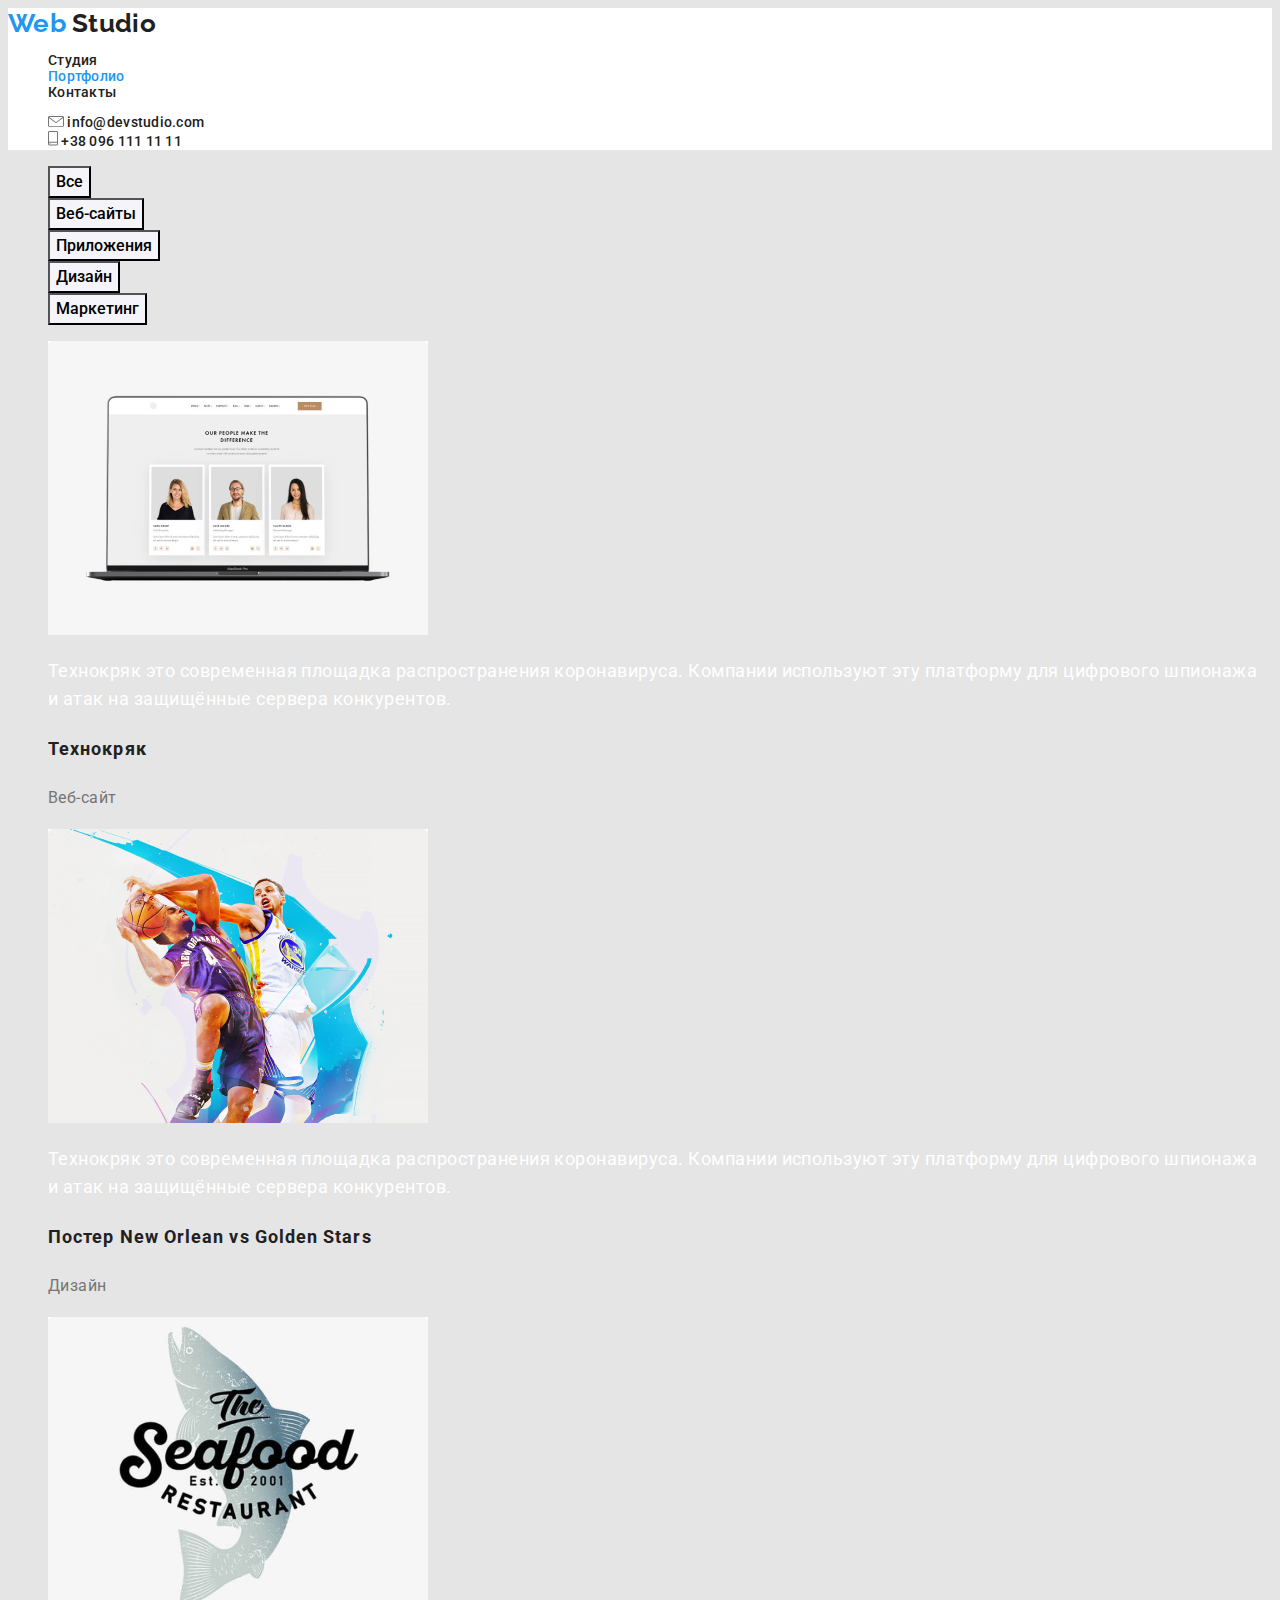
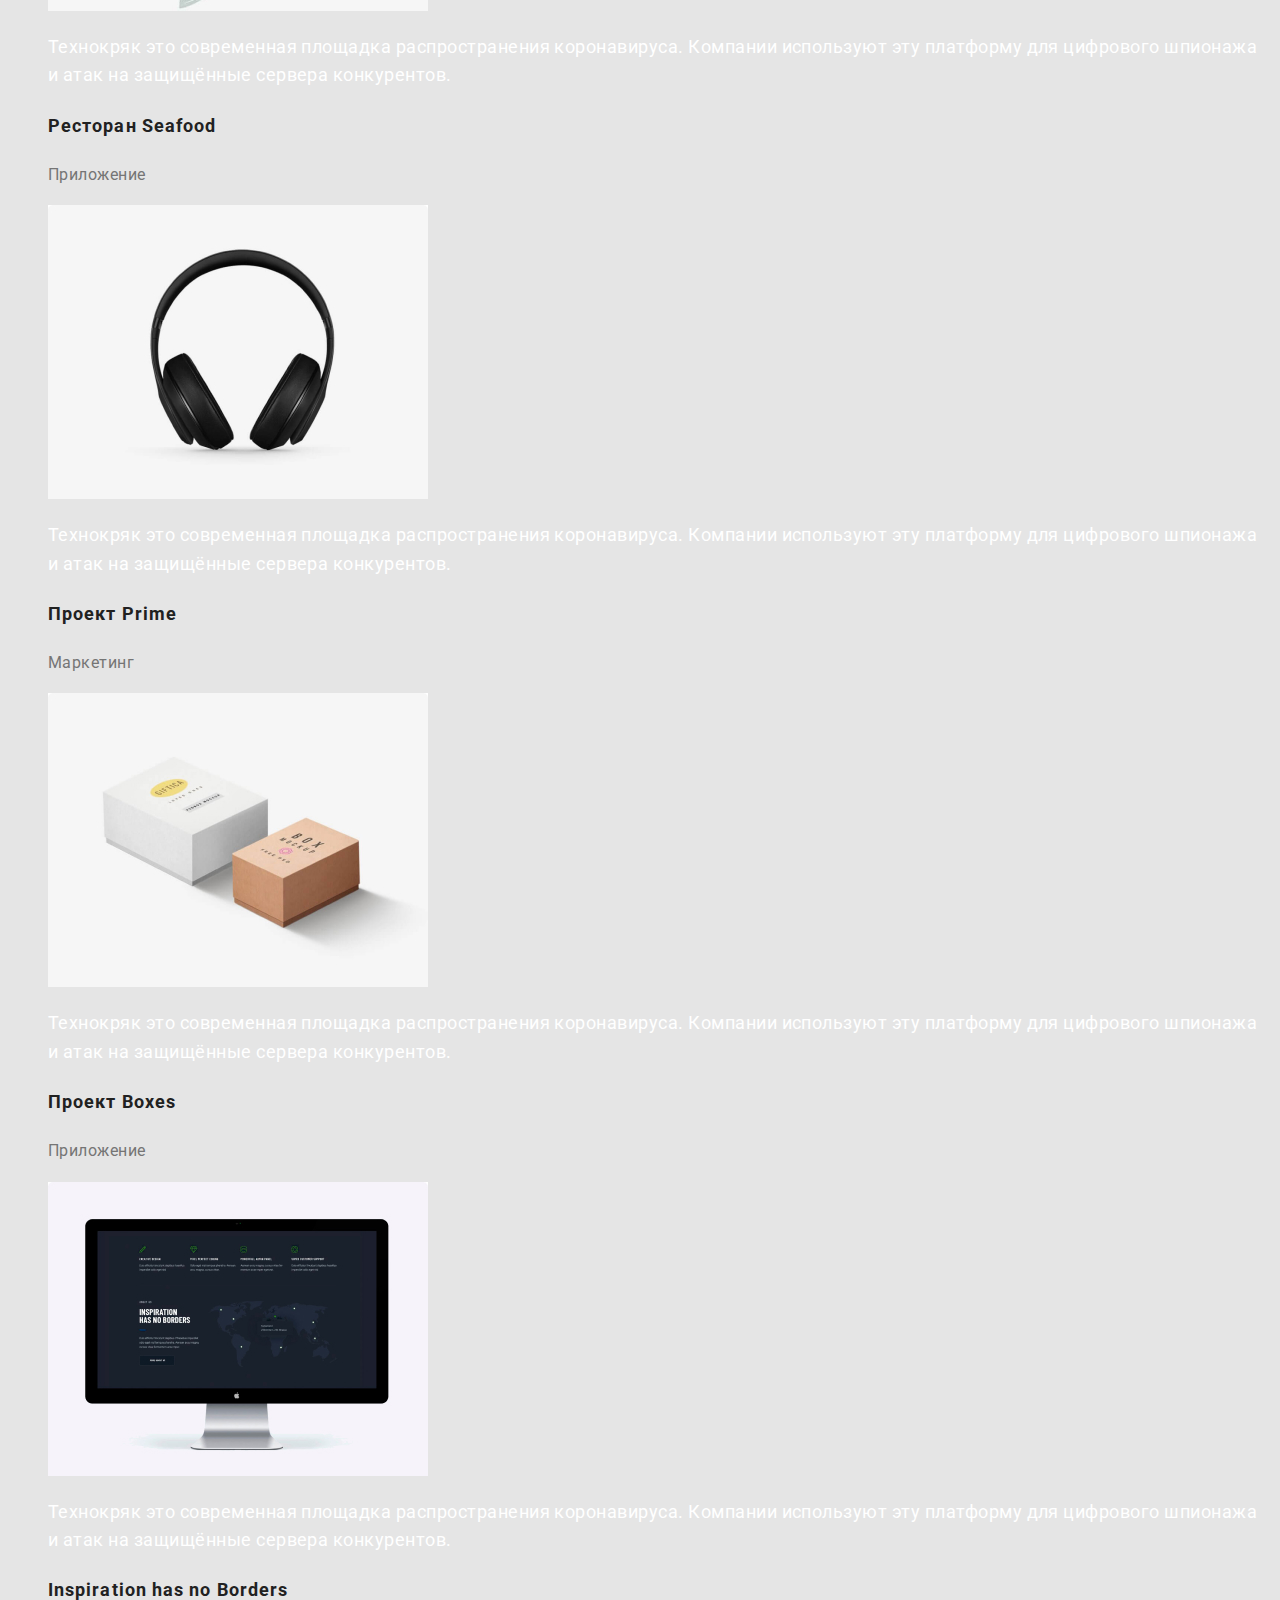
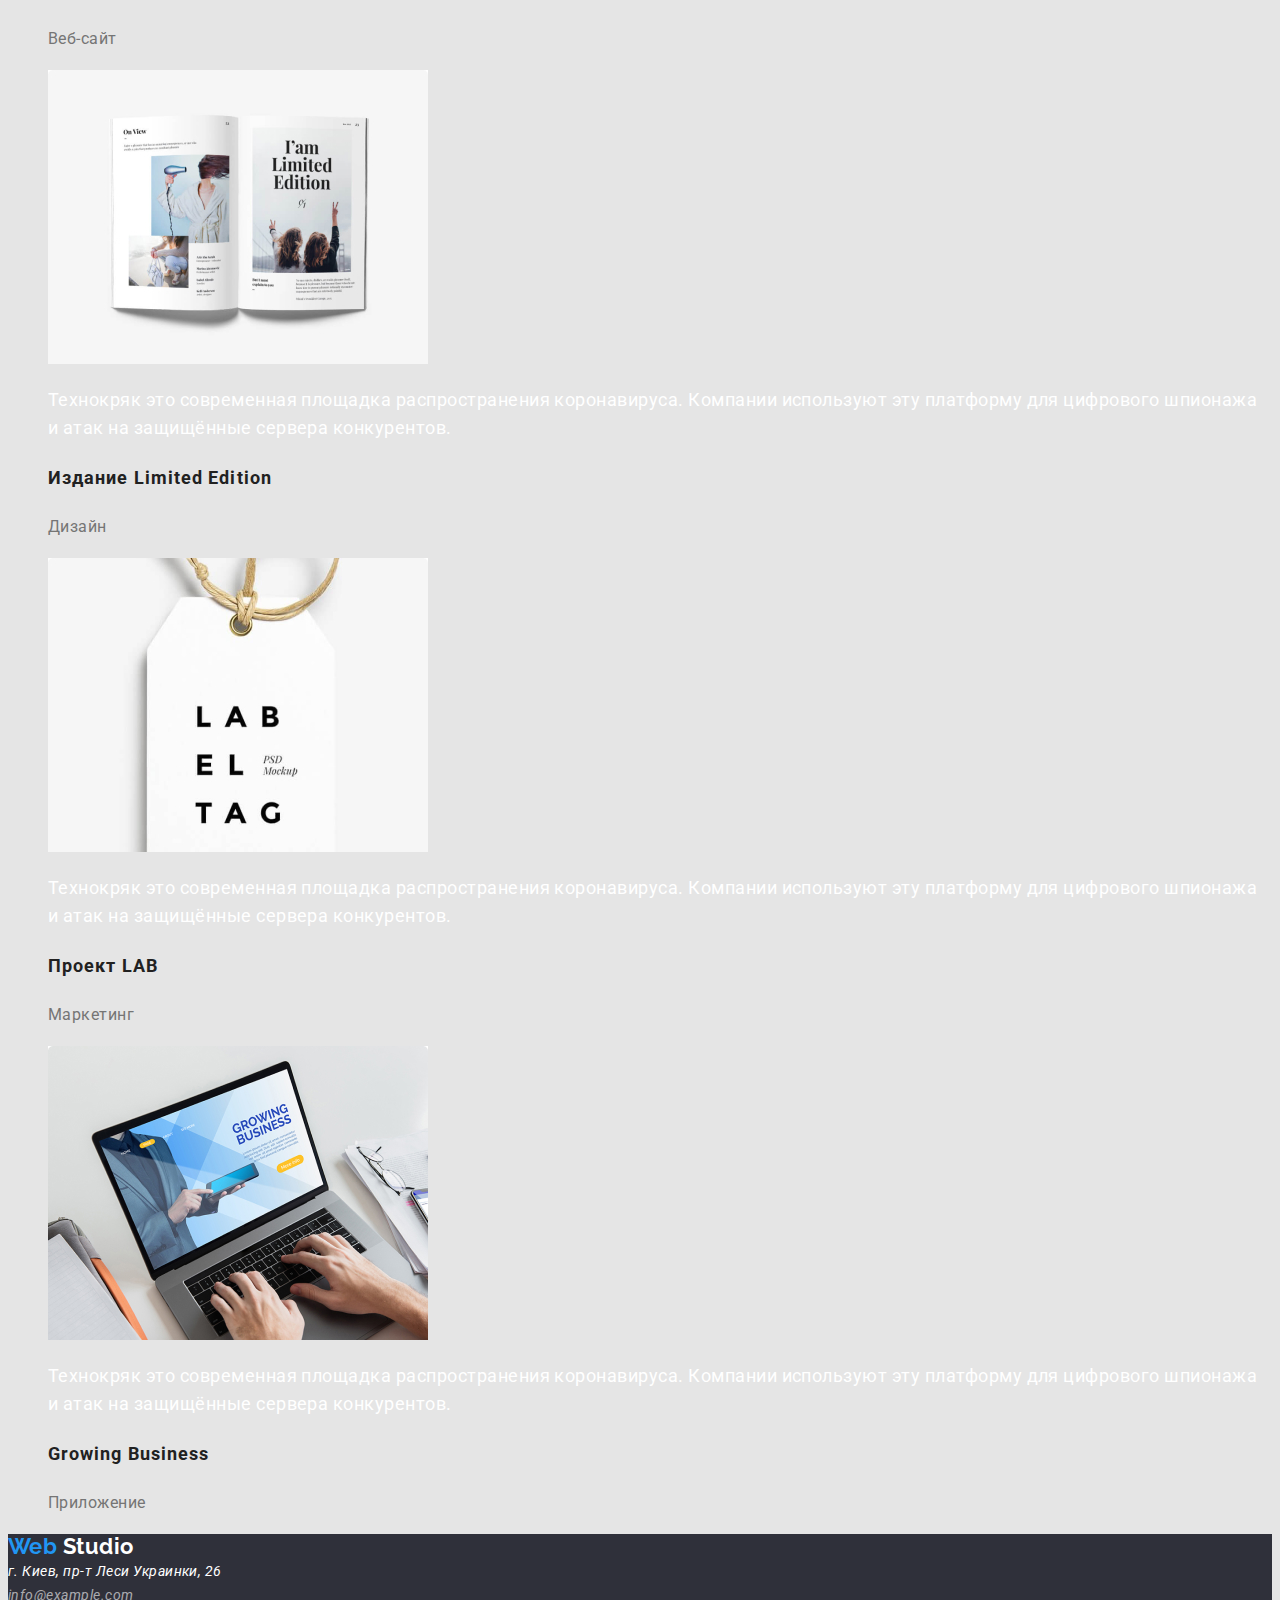
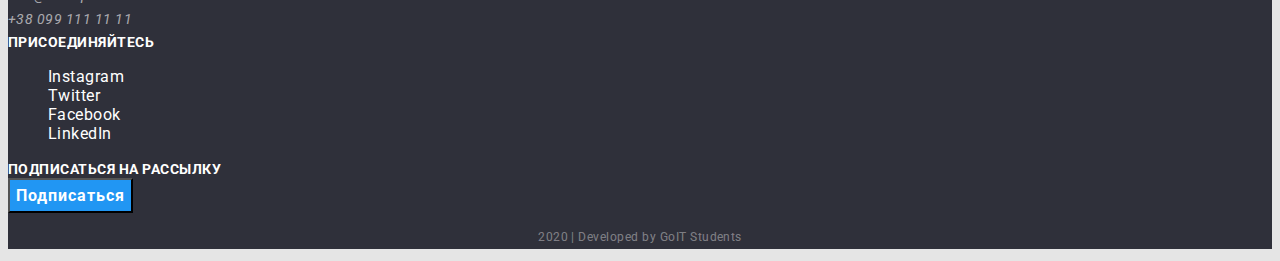
==== portfolio.html @ 7e41fb91 "Добавляет исходники" ====
<!DOCTYPE html>
<html lang="ru">
  <head>
    <meta charset="UTF-8" />
    <meta name="viewport" content="width=device-width, initial-scale=1.0" />
    <title>Portfolio</title>
    <link href="https://fonts.googleapis.com/css2?family=Raleway:wght@700&family=Roboto:wght@400;500;700;900&display=swap"
      rel="stylesheet" />
    <link rel="stylesheet" href="./css/common.css" />
    <link rel="stylesheet" href="./css/portfolio.css" />
    <link rel="stylesheet" href="./css/normalize.css">
      </head>

  <body>
    
    <!--Шапка сайта-->
    <header class="page-header">
      <nav class="site-nav">
        <a href="./index.html" class="logo"
          ><span class="logo-web">Web</span> Studio</a
        >

        <ul>
          <li><a href="./index.html" class="link">Студия</a></li>
          <li><a href="./portfolio.html" class="link current">Портфолио</a></li>
          <li><a href="./contacts.html" class="link">Контакты</a></li>
        </ul>
      </nav>
      <ul class="header-contacts">
        <li>
          <img src="./images/envelope(hover).svg" alt="Электронная почта" />
          <a
            href="mailto:info@devstudio.com"
            aria-label="Электронная почта"
            class="link"
            >info@devstudio.com</a
          >
        </li>
        <li>
          <img src="./images/smartphone.svg" alt="Телефон" />
          <a href="tel:+380961111111" aria-label="Телефон" class="link"
            >+38 096 111 11 11</a
          >
        </li>
      </ul>
    </header>

    <!-- Белый фон -->
    <main class="page-content">
      <!-- Группы проектов -->
      <section>
        <h1 class="title-hiden">Группы проектов</h1>
        <ul class="filter">
          <li><button type="button" class="filter-button">Все</button></li>
          <li><button type="button" class="filter-button">Веб-сайты</button></li>
          <li><button type="button" class="filter-button">Приложения</button></li>
          <li><button type="button" class="filter-button">Дизайн</button></li>
          <li><button type="button" class="filter-button">Маркетинг</button></li>
        </ul>
     

      <!-- Все проекты -->
            <ul>
          <li>
            <a href="#">
            <img src="./images/project_1.jpg" width="380" height="294" alt="Проект 1">
            <p class="project-text">Технокряк это современная площадка распространения коронавируса. Компании используют эту платформу для цифрового
              шпионажа и атак на защищённые сервера конкурентов.</p>
            <h2 class="project-title">Технокряк</h2>
            <p class="project-class">Веб-сайт</p>
                        </a>
          </li>
          <li>
            <a href="#">
            <img src="./images/project_2.jpg" width="380" height="294" alt="Проект 2">
            <p class="project-text">Технокряк это современная площадка распространения коронавируса. Компании используют эту платформу для цифрового
              шпионажа и атак на защищённые сервера конкурентов.</p>
            <h2 class="project-title">Постер New Orlean vs Golden Stars</h2>
            <p class="project-class">Дизайн</p>
            </a>
          </li>
          <li>
            <a href="#">
            <img src="./images/project_3.jpg" width="380" height="294" alt="Проект 3">
            <p class="project-text">Технокряк это современная площадка распространения коронавируса. Компании используют эту платформу для цифрового
              шпионажа и атак на защищённые сервера конкурентов.</p>
            <h2 class="project-title">Ресторан Seafood</h2>
            <p class="project-class">Приложение</p>
            </a>
          </li>
          <li>
            <a href="#">
            <img src="./images/project_4.jpg" width="380" height="294" alt="Проект 4">
            <p class="project-text">Технокряк это современная площадка распространения коронавируса. Компании используют эту платформу для цифрового
            шпионажа и атак на защищённые сервера конкурентов.</p>
            <h2 class="project-title">Проект Prime</h2>
            <p class="project-class">Маркетинг</p>
            </a>
          </li>
          <li>
            <a href="#">
            <img src="./images/project_5.jpg" width="380" height="294" alt="Проект 5">
            <p class="project-text">Технокряк это современная площадка распространения коронавируса. Компании используют эту платформу для цифрового
            шпионажа и атак на защищённые сервера конкурентов.</p>
            <h2 class="project-title">Проект Boxes</h2>
            <p class="project-class">Приложение</p>
            </a>
          </li>
          <li>
            <a href="#">
            <img src="./images/project_6.jpg" width="380" height="294" alt="Проект 6">
            <p  class="project-text">Технокряк это современная площадка распространения коронавируса. Компании используют эту платформу для цифрового
            шпионажа и атак на защищённые сервера конкурентов.</p>
            <h2 class="project-title">Inspiration has no Borders</h2>
            <p class="project-class">Веб-сайт</p>
            </a>
          </li>
          <li>
            <a href="#">
            <img src="./images/project_7.jpg" width="380" height="294" alt="Проект 7">
            <p class="project-text">Технокряк это современная площадка распространения коронавируса. Компании используют эту платформу для цифрового
            шпионажа и атак на защищённые сервера конкурентов.</p>
            <h2 class="project-title">Издание Limited Edition</h2>
            <p class="project-class">Дизайн</p>
            </a>
          </li>
          <li>
            <a href="#">
            <img src="./images/project_8.jpg" width="380" height="294" alt="Проект 8">
            <p class="project-text">Технокряк это современная площадка распространения коронавируса. Компании используют эту платформу для цифрового
            шпионажа и атак на защищённые сервера конкурентов.</p>
            <h2 class="project-title">Проект LAB</h2>
            <p class="project-class">Маркетинг</p>
            </a>
          </li>
          <li>
            <a href="#">
            <img src="./images/project_9.jpg" width="380" height="294" alt="Проект 9">
            <p class="project-text">Технокряк это современная площадка распространения коронавируса. Компании используют эту платформу для цифрового
            шпионажа и атак на защищённые сервера конкурентов.</p>
            <h2 class="project-title">Growing Business</h2>
            <p class="project-class">Приложение</p>
            </a>
          </li>
        </ul>
      </section>
    </main>


    <!--Футер-->
    <footer class="footer">
        <a href="./index.html" class="logo"><span class="logo-web">Web</span>
          <span class="logo-studio">Studio</span></a>
      
        <address class="address">
          г. Киев, пр-т Леси Украинки, 26 <br />
          <a href="mailto:info@example.com" class="footer-contacts">info@example.com</a>
          <br />
          <a href="tel:+380991111111" class="footer-contacts">+38 099 111 11 11</a>
        </address>
      
        <b class="call-to-action">присоединяйтесь</b>
        <ul class="socials">
          <li>
            <a href="https://www.instagram.com/" aria-label="Ссылка на Instagram" class="link">Instagram
              <!-- <img src="./images/instagram_white.svg" alt="Instagram" /> -->
            </a>
          </li>
          <li>
            <a href="https://twitter.com/" aria-label="Ссылка на Twitter" class="link">Twitter
              <!-- <img src="./images/twitter_white.svg" alt="Twitter" /> -->
            </a>
          </li>
          <li>
            <a href="https://www.facebook.com" aria-label="Ссылка на Facebook" class="link">Facebook
              <!-- <img src="./images/facebook_white.svg" alt="Facebook" /> -->
            </a>
          </li>
          <li>
            <a href="https://www.linkedin.com/" aria-label="Ссылка на LinkedIn" class="link">LinkedIn
              <!-- <img src="./images/linkedin_white.svg" alt="LinkedIn" /> -->
            </a>
          </li>
        </ul>
      
        <b class="call-to-action">подписаться на рассылку</b>
      
        <button type="button" class="footer-button">Подписаться</button>
      
        <p class="copy">2020 | Developed by GoIT Students</p>
    </footer>
  </body>
      
      </html>
    </main>
  </body>
</html>
---- css/common.css ----
:root {
  --logo-color: #2196f3;
  --title-text-color: #ffffff;
  --accent-color: #2196f3;

  --primary-text-color: #212121;
  --secondary-text-color: #757575;
  --tertiary-text-color: #ffffff;

  --header-bg-color: #ffffff;
  --primary-bg-color: #e5e5e5;
  --secondary-bg-color: #f5f4fa;
  --tertiary-bg-color: #2f303a;
}

body {
  background-color: var(--primary-bg-color);
  color: var(--primary-text-color);
  font-family: 'Roboto', sans-serif;
  font-style: normal;
  font-weight: normal;
  letter-spacing: 0.03em;
}

a {
  color: var(--primary-text-color);
  text-decoration: none;
}

li {
  list-style: none;
}

/* Header */
.page-header {
  background-color: var(--header-bg-color);
}
.logo {
  color: var(--primary-text-color);

  font-family: 'Raleway', sans-serif;
  font-style: normal;
  font-weight: bold;
  font-size: 26px;
  line-height: 1.19;
}
.logo .logo-web {
  color: var(--logo-color);
}

/* Navigation */
.site-nav {
  color: var(--primary-text-color);

  font-weight: 500;
  font-size: 14px;
  line-height: 1.14;
  letter-spacing: 0.02em;
}
.site-nav .link:hover,
.site-nav .link:focus {
  color: var(--accent-color);
}
.site-nav .link.current {
  color: var(--accent-color);
}

/* Fast contacts */
.header-contacts {
  color: var(--secondary-text-color);
  font-weight: 500;
  font-size: 14px;
  line-height: 1.14;
  letter-spacing: 0.02em;
}
.header-contacts .link:hover,
.header-contacts .link:focus {
  color: var(--accent-color);
}

/* Footer */
.footer {
  color: var(--tertiary-text-color);
  background-color: var(--tertiary-bg-color); /* временно */
}

footer > .logo {
  font-weight: bold;
  font-size: 22px;
  line-height: 1.18;
}
.logo-studio {
  color: var(--tertiary-text-color);
}

.address {
  color: var(--tertiary-text-color);

  font-size: 14px;
  line-height: 1.71;
}
.footer-contacts {
  color: rgba(255, 255, 255, 0.6);
}

.call-to-action {
  font-weight: bold;
  font-size: 14px;
  line-height: 1.14;
  text-transform: uppercase;
}
.socials .link {
  color: var(--tertiary-text-color);
}
.socials .link:hover,
.socials .link:focus {
  color: var(--accent-color);
}
.copy {
  font-size: 12px;
  line-height: 2;
  text-align: center;
  color: rgba(255, 255, 255, 0.4);
}

/* Button */
.footer-button {
  color: var(--tertiary-text-color);
  background-color: var(--accent-color);

  font-family: inherit;
  font-weight: bold;
  font-size: 16px;
  line-height: 1.87;
  display: flex;
  align-items: center;
  letter-spacing: 0.06em;
}
.footer-button:hover,
.footer-button:focus {
  color: var(--primary-text-color);
}
---- css/portfolio.css ----
.title-hiden {
  display: none;
}

.filter-button {
  background-color: var(--secondary-bg-color);

  font-family: inherit;
  font-weight: 500;
  font-size: 16px;
  line-height: 1.62;
  text-align: center;
}
.filter-button:hover,
.filter-button:focus {
  color: var(--tertiary-text-color);
  background-color: var(--accent-color);
}

.project-title {
  color: var(--primary-text-color);

  font-weight: bold;
  font-size: 18px;
  line-height: 2;
  letter-spacing: 0.06em;
}
.project-class {
  color: var(--secondary-text-color);

  font-size: 16px;
  line-height: 1.87;
}
.project-text {
  color: var(--tertiary-text-color);

  font-size: 18px;
  line-height: 1.56;
}
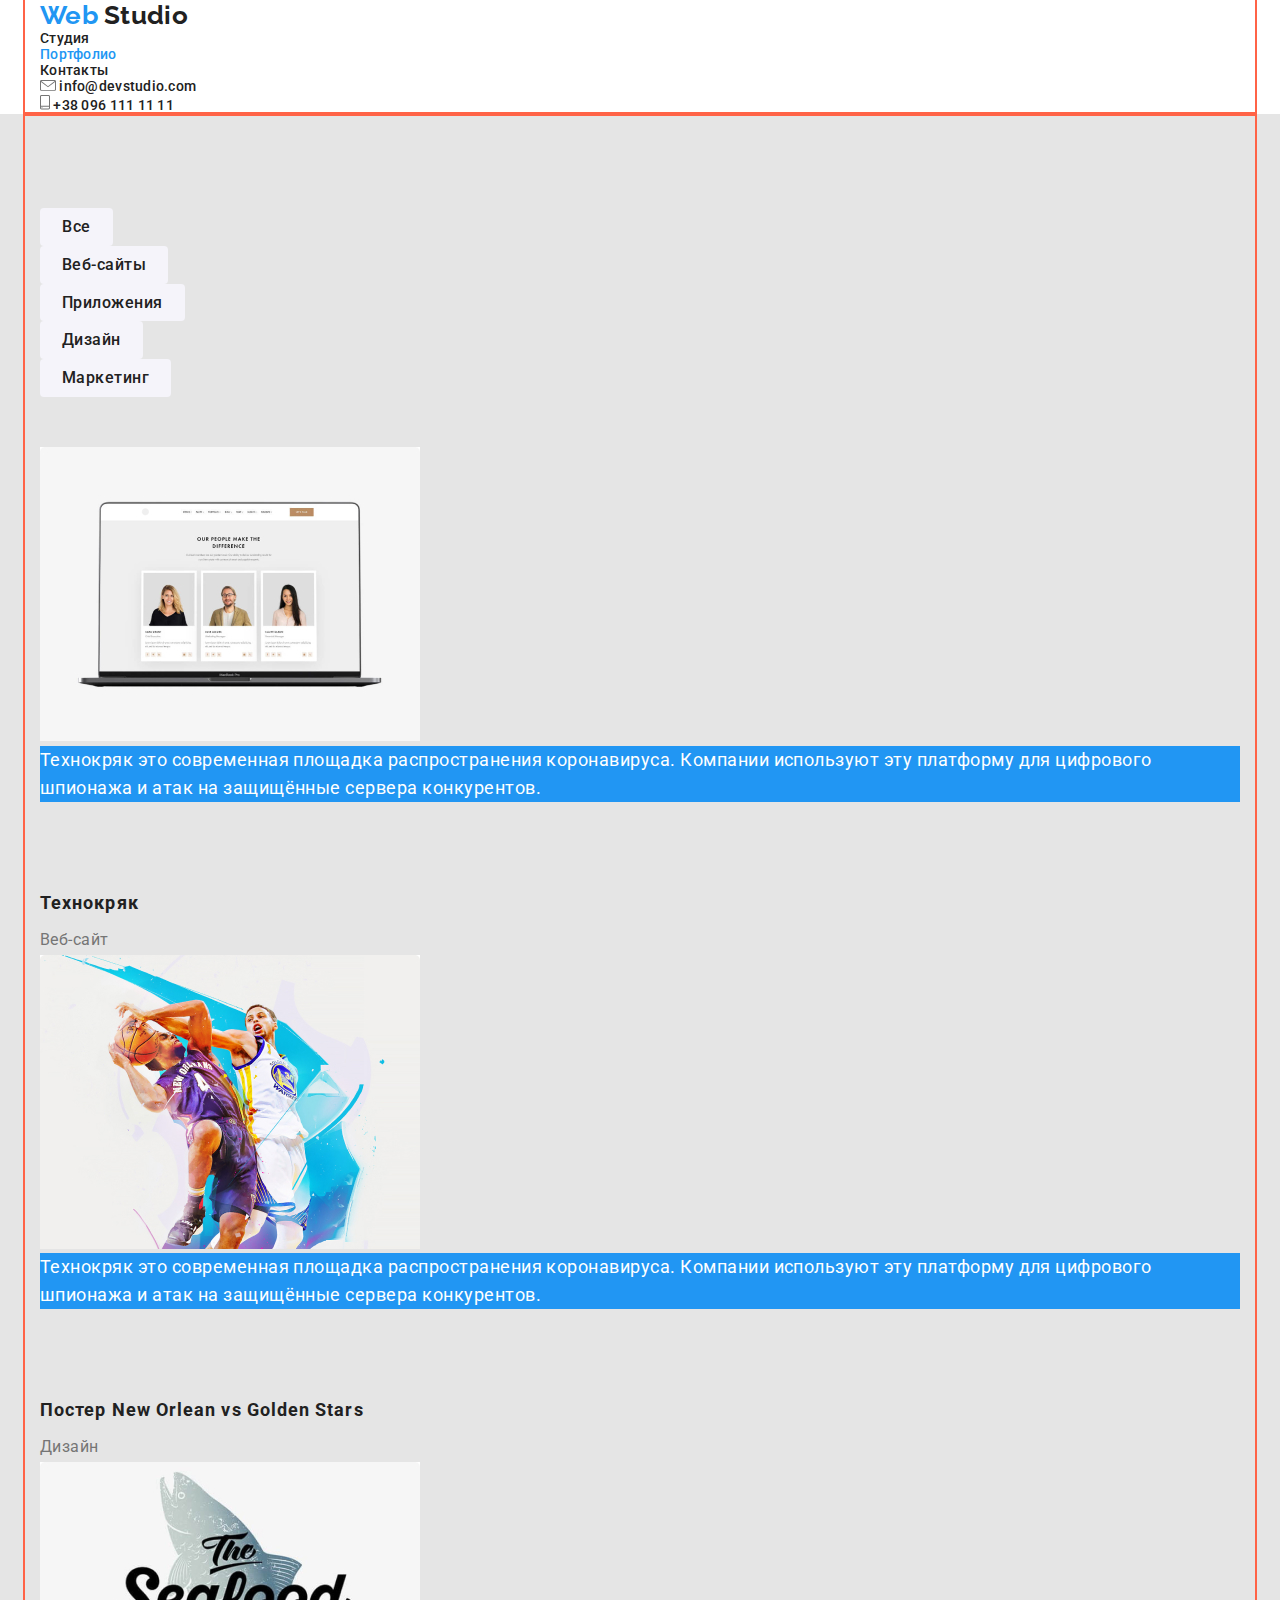
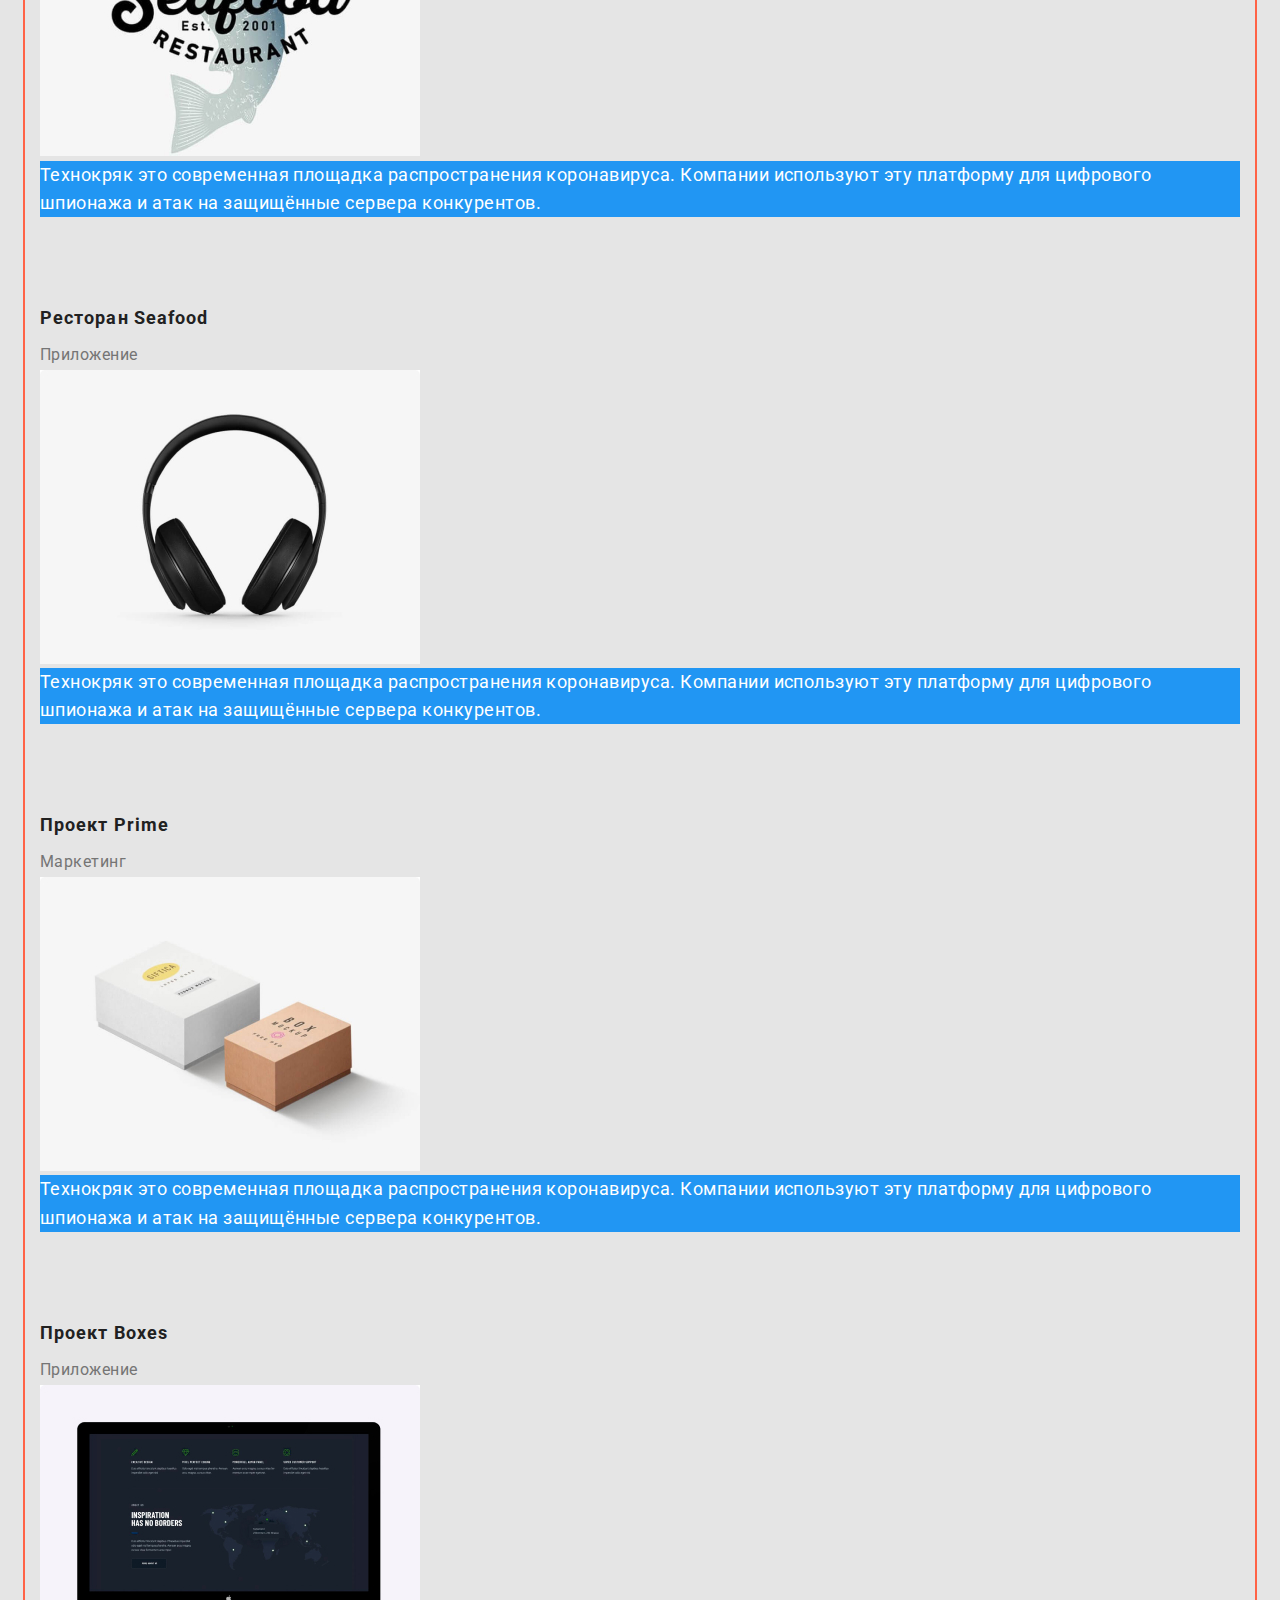
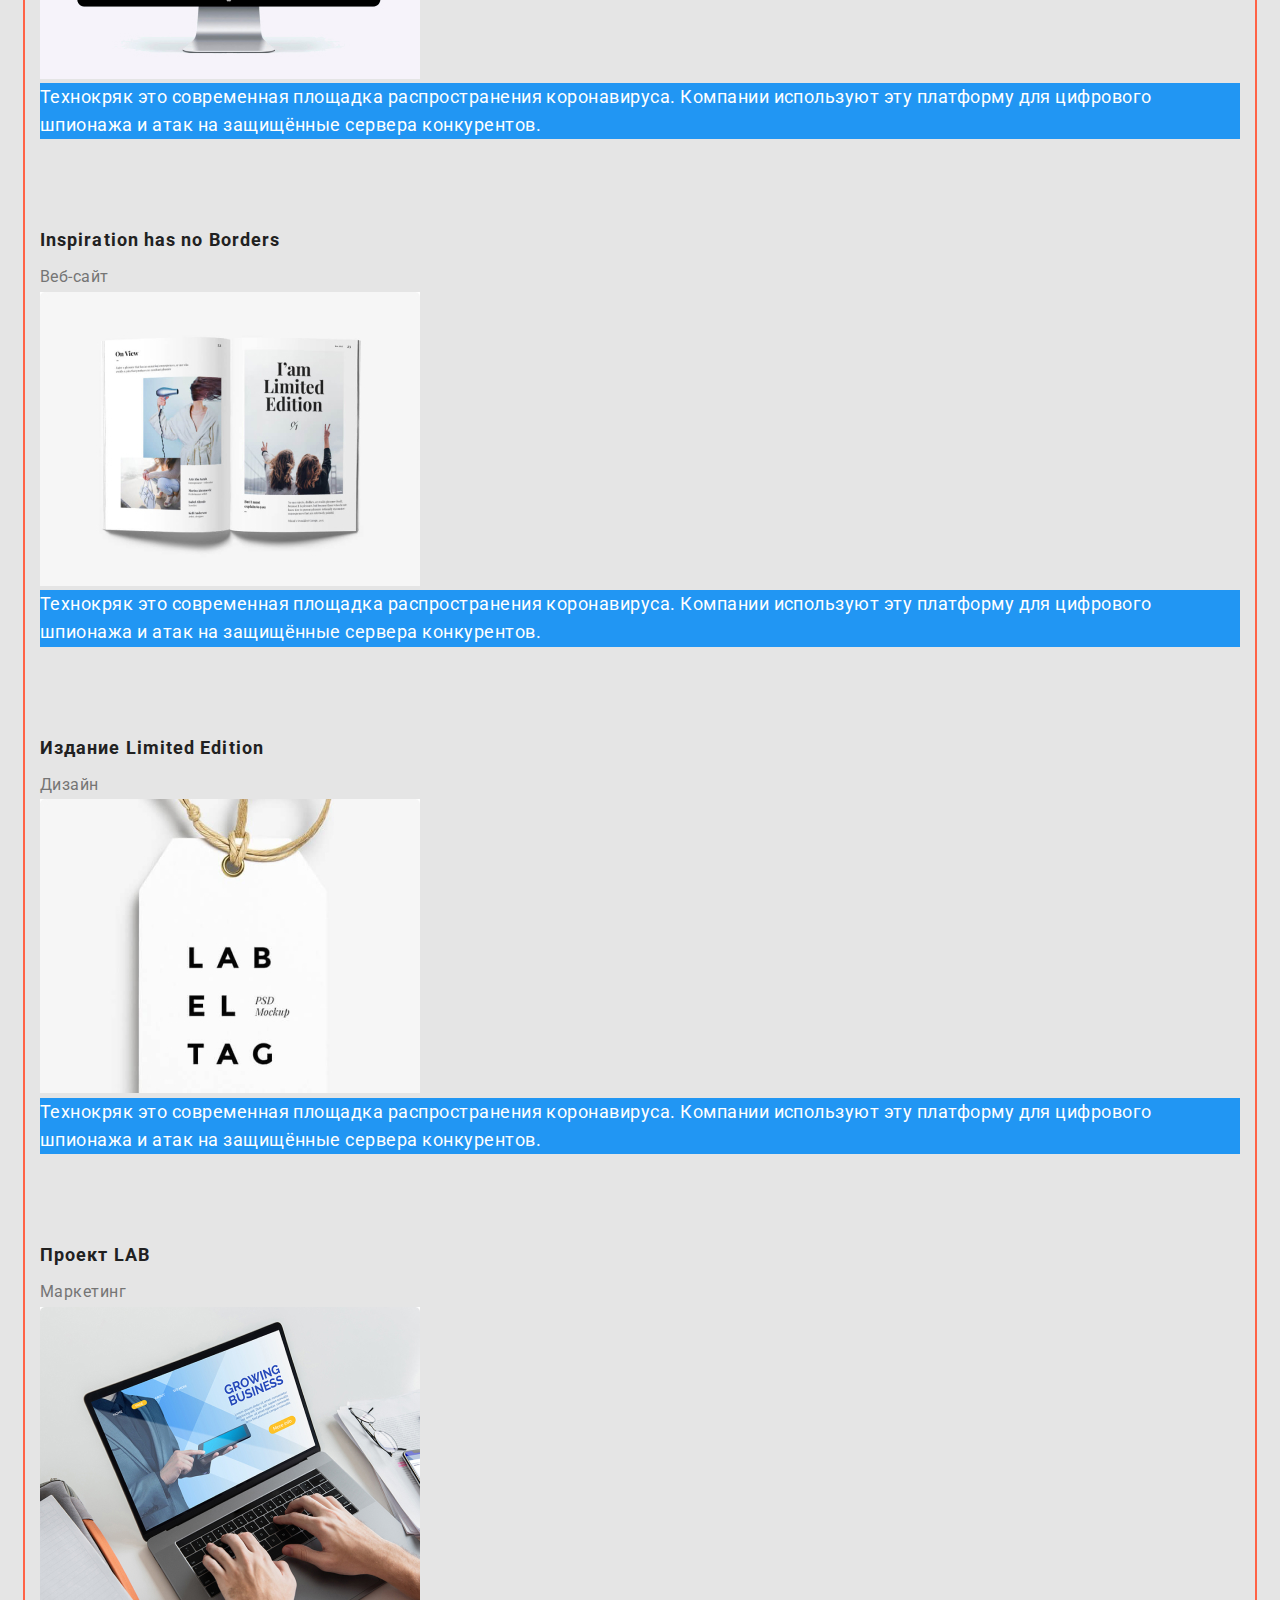
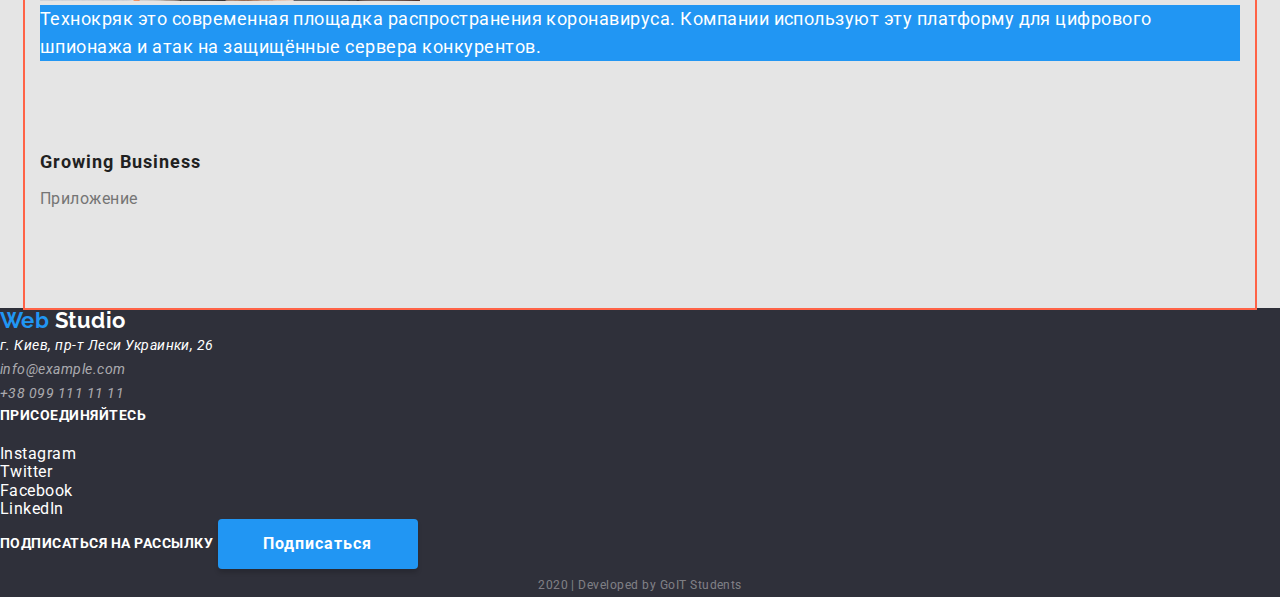
==== commit 5dbed7a9: "добавляет блоки: margin, padding" ====
--- a/portfolio.html
+++ b/portfolio.html
@@ -6,61 +6,64 @@
     <title>Portfolio</title>
     <link href="https://fonts.googleapis.com/css2?family=Raleway:wght@700&family=Roboto:wght@400;500;700;900&display=swap"
       rel="stylesheet" />
+      <link rel="stylesheet" href="https://cdnjs.cloudflare.com/ajax/libs/modern-normalize/0.6.0/modern-normalize.min.css" />
     <link rel="stylesheet" href="./css/common.css" />
     <link rel="stylesheet" href="./css/portfolio.css" />
-    <link rel="stylesheet" href="./css/normalize.css">
-      </head>
+          </head>
 
   <body>
     
     <!--Шапка сайта-->
     <header class="page-header">
-      <nav class="site-nav">
-        <a href="./index.html" class="logo"
-          ><span class="logo-web">Web</span> Studio</a
-        >
-
-        <ul>
-          <li><a href="./index.html" class="link">Студия</a></li>
-          <li><a href="./portfolio.html" class="link current">Портфолио</a></li>
-          <li><a href="./contacts.html" class="link">Контакты</a></li>
-        </ul>
-      </nav>
-      <ul class="header-contacts">
-        <li>
-          <img src="./images/envelope(hover).svg" alt="Электронная почта" />
-          <a
-            href="mailto:info@devstudio.com"
-            aria-label="Электронная почта"
-            class="link"
-            >info@devstudio.com</a
+      <div class="container">
+        <nav class="site-nav">
+          <a href="./index.html" class="logo"
+            ><span class="logo-web">Web</span> Studio</a
           >
-        </li>
-        <li>
-          <img src="./images/smartphone.svg" alt="Телефон" />
-          <a href="tel:+380961111111" aria-label="Телефон" class="link"
-            >+38 096 111 11 11</a
-          >
-        </li>
-      </ul>
+
+          <ul class="list">
+            <li><a href="./index.html" class="link">Студия</a></li>
+            <li><a href="./portfolio.html" class="link current">Портфолио</a></li>
+            <li><a href="./contacts.html" class="link">Контакты</a></li>
+          </ul>
+        </nav>
+        <ul class="header-contacts list">
+          <li>
+            <img src="./images/envelope(hover).svg" alt="Электронная почта" />
+            <a
+              href="mailto:info@devstudio.com"
+              aria-label="Электронная почта"
+              class="link"
+              >info@devstudio.com</a
+            >
+          </li>
+          <li>
+            <img src="./images/smartphone.svg" alt="Телефон" />
+            <a href="tel:+380961111111" aria-label="Телефон" class="link"
+              >+38 096 111 11 11</a
+            >
+          </li>
+        </ul>
+      </div>
     </header>
 
     <!-- Белый фон -->
     <main class="page-content">
       <!-- Группы проектов -->
-      <section>
+      <section class="main-section">
+        <div class="container">
         <h1 class="title-hiden">Группы проектов</h1>
-        <ul class="filter">
-          <li><button type="button" class="filter-button">Все</button></li>
-          <li><button type="button" class="filter-button">Веб-сайты</button></li>
-          <li><button type="button" class="filter-button">Приложения</button></li>
-          <li><button type="button" class="filter-button">Дизайн</button></li>
-          <li><button type="button" class="filter-button">Маркетинг</button></li>
+        <ul class="filter list">
+          <li><a href="#" class="filter-button">Все</a></li>
+          <li><a href="#" class="filter-button">Веб-сайты</a></li>
+          <li><a href="#" class="filter-button">Приложения</a></li>
+          <li><a href="#" class="filter-button">Дизайн</a></li>
+          <li><a href="#" class="filter-button">Маркетинг</a></li>
         </ul>
      
 
       <!-- Все проекты -->
-            <ul>
+        <ul class="list">
           <li>
             <a href="#">
             <img src="./images/project_1.jpg" width="380" height="294" alt="Проект 1">
@@ -143,6 +146,7 @@
             </a>
           </li>
         </ul>
+        </div>
       </section>
     </main>
 
@@ -160,7 +164,7 @@
         </address>
       
         <b class="call-to-action">присоединяйтесь</b>
-        <ul class="socials">
+        <ul class="socials list">
           <li>
             <a href="https://www.instagram.com/" aria-label="Ссылка на Instagram" class="link">Instagram
               <!-- <img src="./images/instagram_white.svg" alt="Instagram" /> -->
@@ -185,7 +189,7 @@
       
         <b class="call-to-action">подписаться на рассылку</b>
       
-        <button type="button" class="footer-button">Подписаться</button>
+        <a href="#" class="footer-button">Подписаться</a>
       
         <p class="copy">2020 | Developed by GoIT Students</p>
     </footer>
--- a/css/common.css
+++ b/css/common.css
@@ -13,7 +13,18 @@
   --tertiary-bg-color: #2f303a;
 }
 
+html {
+  box-sizing: border-box;
+}
+*,
+*::before,
+*::after {
+  box-sizing: inherit;
+}
+
 body {
+  margin: 0;
+
   background-color: var(--primary-bg-color);
   color: var(--primary-text-color);
   font-family: 'Roboto', sans-serif;
@@ -27,15 +38,34 @@
   text-decoration: none;
 }
 
-li {
+h1,
+h2,
+h3,
+p {
+  margin: 0;
+}
+
+.list {
   list-style: none;
+  padding: 0;
+  margin: 0;
 }
 
 /* Header */
 .page-header {
   background-color: var(--header-bg-color);
 }
+.container {
+  outline: 2px solid tomato;
+  margin-left: auto;
+  margin-right: auto;
+  width: 1230px;
+  padding-left: 15px;
+  padding-right: 15px;
+}
 .logo {
+  display: inline-block;
+
   color: var(--primary-text-color);
 
   font-family: 'Raleway', sans-serif;
@@ -108,6 +138,9 @@
   font-size: 14px;
   line-height: 1.14;
   text-transform: uppercase;
+
+  display: inline-block;
+  margin-bottom: 21px;
 }
 .socials .link {
   color: var(--tertiary-text-color);
@@ -124,18 +157,30 @@
 }
 
 /* Button */
+
 .footer-button {
   color: var(--tertiary-text-color);
   background-color: var(--accent-color);
+  box-shadow: 0px 4px 4px rgba(0, 0, 0, 0.15);
 
   font-family: inherit;
   font-weight: bold;
   font-size: 16px;
   line-height: 1.87;
-  display: flex;
-  align-items: center;
   letter-spacing: 0.06em;
+  text-align: center;
+
+  display: inline-block;
+
+  min-width: 200px;
+  padding: 9px 44px;
+  border: 1px solid transparent;
+  border-radius: 4px;
+
+  text-decoration: none;
+  vertical-align: middle;
 }
+
 .footer-button:hover,
 .footer-button:focus {
   color: var(--primary-text-color);
--- a/css/portfolio.css
+++ b/css/portfolio.css
@@ -1,3 +1,8 @@
+.main-section > .container {
+  padding-top: 94px;
+  padding-bottom: 94px;
+}
+
 .title-hiden {
   display: none;
 }
@@ -5,16 +10,32 @@
 .filter-button {
   background-color: var(--secondary-bg-color);
 
+  display: inline-block;
+
   font-family: inherit;
   font-weight: 500;
   font-size: 16px;
   line-height: 1.62;
   text-align: center;
+
+  min-width: 73px;
+  padding: 5px 21px;
+  border: 1px solid transparent;
+  border-radius: 4px;
+
+  text-decoration: none;
+  vertical-align: middle;
 }
 .filter-button:hover,
 .filter-button:focus {
   color: var(--tertiary-text-color);
   background-color: var(--accent-color);
+  box-shadow: 0px 2px 2px rgba(0, 0, 0, 0.12), 0px 1px 2px rgba(0, 0, 0, 0.08),
+    0px 3px 1px rgba(0, 0, 0, 0.1);
+}
+
+.filter.list {
+  margin-bottom: 50px;
 }
 
 .project-title {
@@ -24,6 +45,8 @@
   font-size: 18px;
   line-height: 2;
   letter-spacing: 0.06em;
+
+  margin-bottom: 4px;
 }
 .project-class {
   color: var(--secondary-text-color);
@@ -33,7 +56,10 @@
 }
 .project-text {
   color: var(--tertiary-text-color);
+  background-color: var(--accent-color);
 
   font-size: 18px;
   line-height: 1.56;
+
+  margin-bottom: 83px;
 }
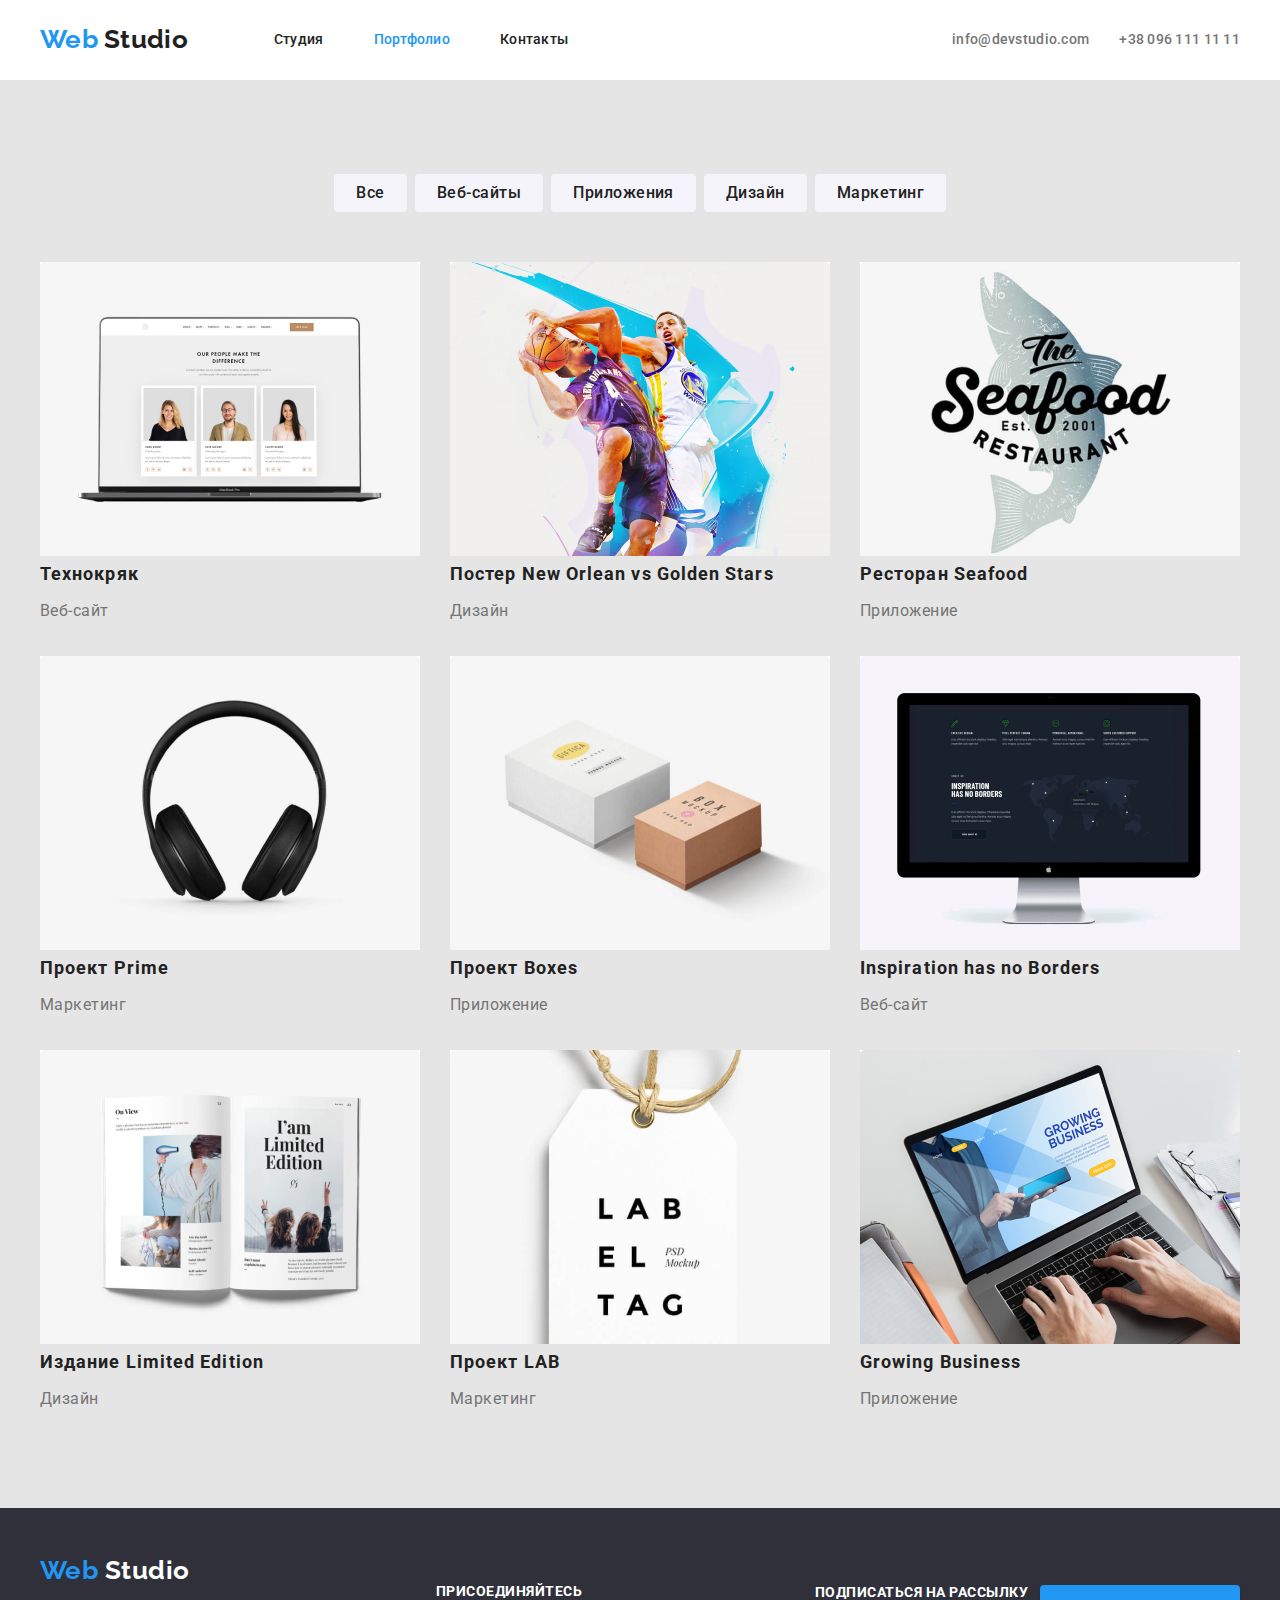
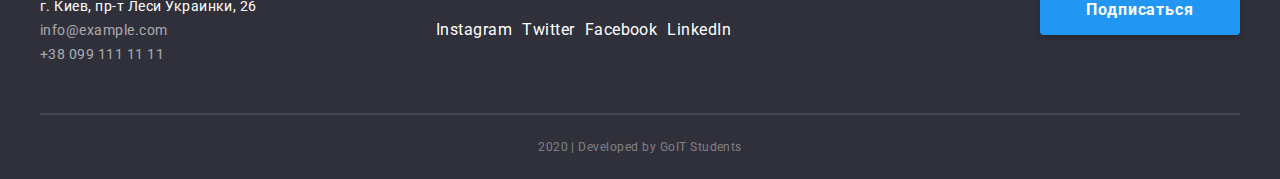
==== commit 58361448: "ДЗ_3 добавляет блоки и флекс-боксы" ====
--- a/portfolio.html
+++ b/portfolio.html
@@ -15,33 +15,32 @@
     
     <!--Шапка сайта-->
     <header class="page-header">
-      <div class="container">
+      <div class="container main-nav">
         <nav class="site-nav">
-          <a href="./index.html" class="logo"
-            ><span class="logo-web">Web</span> Studio</a
-          >
-
-          <ul class="list">
-            <li><a href="./index.html" class="link">Студия</a></li>
-            <li><a href="./portfolio.html" class="link current">Портфолио</a></li>
-            <li><a href="./contacts.html" class="link">Контакты</a></li>
+          <a href="./index.html" class="logo link"><span class="logo-web">Web</span> Studio</a>
+    
+          <ul class="header-site-nav list">
+            <li class="item">
+              <a href="./index.html" class="link">Студия</a>
+            </li>
+            <li class="item">
+              <a href="./portfolio.html" class="link  current">Портфолио</a>
+            </li>
+            <li class="item">
+              <a href="./contacts.html" class="link">Контакты</a>
+            </li>
           </ul>
         </nav>
         <ul class="header-contacts list">
-          <li>
-            <img src="./images/envelope(hover).svg" alt="Электронная почта" />
-            <a
-              href="mailto:info@devstudio.com"
-              aria-label="Электронная почта"
-              class="link"
-              >info@devstudio.com</a
-            >
-          </li>
-          <li>
-            <img src="./images/smartphone.svg" alt="Телефон" />
-            <a href="tel:+380961111111" aria-label="Телефон" class="link"
-              >+38 096 111 11 11</a
-            >
+          <li class="item">
+            <a href="mailto:info@devstudio.com" aria-label="Электронная почта" class="link">
+              <!-- <img src="./images/envelope(hover).svg" alt="Электронная почта" /> -->
+              info@devstudio.com</a>
+          </li>
+          <li class="item">
+            <a href="tel:+380961111111" aria-label="Телефон" class="link">
+              <!-- <img src="./images/smartphone.svg" alt="Телефон" /> -->
+              +38 096 111 11 11</a>
           </li>
         </ul>
       </div>
@@ -54,18 +53,18 @@
         <div class="container">
         <h1 class="title-hiden">Группы проектов</h1>
         <ul class="filter list">
-          <li><a href="#" class="filter-button">Все</a></li>
-          <li><a href="#" class="filter-button">Веб-сайты</a></li>
-          <li><a href="#" class="filter-button">Приложения</a></li>
-          <li><a href="#" class="filter-button">Дизайн</a></li>
-          <li><a href="#" class="filter-button">Маркетинг</a></li>
+          <li class="item"><a href="#" class="filter-button link">Все</a></li>
+          <li class="item"><a href="#" class="filter-button link">Веб-сайты</a></li>
+          <li class="item"><a href="#" class="filter-button link">Приложения</a></li>
+          <li class="item"><a href="#" class="filter-button link">Дизайн</a></li>
+          <li class="item"><a href="#" class="filter-button link">Маркетинг</a></li>
         </ul>
      
 
       <!-- Все проекты -->
-        <ul class="list">
-          <li>
-            <a href="#">
+        <ul class="project list">
+          <li class="item">
+            <a href="#" class="link">
             <img src="./images/project_1.jpg" width="380" height="294" alt="Проект 1">
             <p class="project-text">Технокряк это современная площадка распространения коронавируса. Компании используют эту платформу для цифрового
               шпионажа и атак на защищённые сервера конкурентов.</p>
@@ -73,8 +72,8 @@
             <p class="project-class">Веб-сайт</p>
                         </a>
           </li>
-          <li>
-            <a href="#">
+          <li class="item">
+            <a href="#" class="link">
             <img src="./images/project_2.jpg" width="380" height="294" alt="Проект 2">
             <p class="project-text">Технокряк это современная площадка распространения коронавируса. Компании используют эту платформу для цифрового
               шпионажа и атак на защищённые сервера конкурентов.</p>
@@ -82,8 +81,8 @@
             <p class="project-class">Дизайн</p>
             </a>
           </li>
-          <li>
-            <a href="#">
+          <li class="item">
+            <a href="#" class="link">
             <img src="./images/project_3.jpg" width="380" height="294" alt="Проект 3">
             <p class="project-text">Технокряк это современная площадка распространения коронавируса. Компании используют эту платформу для цифрового
               шпионажа и атак на защищённые сервера конкурентов.</p>
@@ -91,8 +90,8 @@
             <p class="project-class">Приложение</p>
             </a>
           </li>
-          <li>
-            <a href="#">
+          <li class="item">
+            <a href="#" class="link">
             <img src="./images/project_4.jpg" width="380" height="294" alt="Проект 4">
             <p class="project-text">Технокряк это современная площадка распространения коронавируса. Компании используют эту платформу для цифрового
             шпионажа и атак на защищённые сервера конкурентов.</p>
@@ -100,8 +99,8 @@
             <p class="project-class">Маркетинг</p>
             </a>
           </li>
-          <li>
-            <a href="#">
+          <li class="item">
+            <a href="#" class="link">
             <img src="./images/project_5.jpg" width="380" height="294" alt="Проект 5">
             <p class="project-text">Технокряк это современная площадка распространения коронавируса. Компании используют эту платформу для цифрового
             шпионажа и атак на защищённые сервера конкурентов.</p>
@@ -109,8 +108,8 @@
             <p class="project-class">Приложение</p>
             </a>
           </li>
-          <li>
-            <a href="#">
+          <li class="item">
+            <a href="#" class="link">
             <img src="./images/project_6.jpg" width="380" height="294" alt="Проект 6">
             <p  class="project-text">Технокряк это современная площадка распространения коронавируса. Компании используют эту платформу для цифрового
             шпионажа и атак на защищённые сервера конкурентов.</p>
@@ -118,8 +117,8 @@
             <p class="project-class">Веб-сайт</p>
             </a>
           </li>
-          <li>
-            <a href="#">
+          <li class="item">
+            <a href="#" class="link">
             <img src="./images/project_7.jpg" width="380" height="294" alt="Проект 7">
             <p class="project-text">Технокряк это современная площадка распространения коронавируса. Компании используют эту платформу для цифрового
             шпионажа и атак на защищённые сервера конкурентов.</p>
@@ -127,8 +126,8 @@
             <p class="project-class">Дизайн</p>
             </a>
           </li>
-          <li>
-            <a href="#">
+          <li class="item">
+            <a href="#" class="link">
             <img src="./images/project_8.jpg" width="380" height="294" alt="Проект 8">
             <p class="project-text">Технокряк это современная площадка распространения коронавируса. Компании используют эту платформу для цифрового
             шпионажа и атак на защищённые сервера конкурентов.</p>
@@ -136,8 +135,8 @@
             <p class="project-class">Маркетинг</p>
             </a>
           </li>
-          <li>
-            <a href="#">
+          <li class="item">
+            <a href="#" class="link">
             <img src="./images/project_9.jpg" width="380" height="294" alt="Проект 9">
             <p class="project-text">Технокряк это современная площадка распространения коронавируса. Компании используют эту платформу для цифрового
             шпионажа и атак на защищённые сервера конкурентов.</p>
@@ -153,45 +152,60 @@
 
     <!--Футер-->
     <footer class="footer">
-        <a href="./index.html" class="logo"><span class="logo-web">Web</span>
-          <span class="logo-studio">Studio</span></a>
-      
-        <address class="address">
-          г. Киев, пр-т Леси Украинки, 26 <br />
-          <a href="mailto:info@example.com" class="footer-contacts">info@example.com</a>
-          <br />
-          <a href="tel:+380991111111" class="footer-contacts">+38 099 111 11 11</a>
-        </address>
-      
-        <b class="call-to-action">присоединяйтесь</b>
-        <ul class="socials list">
-          <li>
-            <a href="https://www.instagram.com/" aria-label="Ссылка на Instagram" class="link">Instagram
-              <!-- <img src="./images/instagram_white.svg" alt="Instagram" /> -->
-            </a>
-          </li>
-          <li>
-            <a href="https://twitter.com/" aria-label="Ссылка на Twitter" class="link">Twitter
-              <!-- <img src="./images/twitter_white.svg" alt="Twitter" /> -->
-            </a>
-          </li>
-          <li>
-            <a href="https://www.facebook.com" aria-label="Ссылка на Facebook" class="link">Facebook
-              <!-- <img src="./images/facebook_white.svg" alt="Facebook" /> -->
-            </a>
-          </li>
-          <li>
-            <a href="https://www.linkedin.com/" aria-label="Ссылка на LinkedIn" class="link">LinkedIn
-              <!-- <img src="./images/linkedin_white.svg" alt="LinkedIn" /> -->
-            </a>
-          </li>
-        </ul>
-      
-        <b class="call-to-action">подписаться на рассылку</b>
-      
-        <a href="#" class="footer-button">Подписаться</a>
-      
+      <div class="container">
+        <div class="address-container">
+          <a href="./index.html" class="logo link"><span class="logo-web">Web</span>
+            <span class="logo-studio">Studio</span></a>
+    
+          <address class="address">
+            г. Киев, пр-т Леси Украинки, 26 <br />
+            <a href="mailto:info@example.com" class="footer-contacts link">info@example.com</a>
+            <br />
+            <a href="tel:+380991111111" class="footer-contacts link">+38 099 111 11 11</a>
+          </address>
+        </div>
+    
+        <div class="call-to-action-socials">
+          <b class="call-to-action">присоединяйтесь</b>
+          <ul class="socials list">
+            <li class="item">
+              <a href="https://www.instagram.com/" aria-label="Ссылка на Instagram" class="link">Instagram
+                <!-- <img src="./images/instagram_white.svg" alt="Instagram" /> -->
+              </a>
+            </li>
+            <li class="item">
+              <a href="https://twitter.com/" aria-label="Ссылка на Twitter" class="link">Twitter
+                <!-- <img src="./images/twitter_white.svg" alt="Twitter" /> -->
+              </a>
+            </li>
+            <li class="item">
+              <a href="https://www.facebook.com" aria-label="Ссылка на Facebook" class="link">Facebook
+                <!-- <img src="./images/facebook_white.svg" alt="Facebook" /> -->
+              </a>
+            </li>
+            <li class="item">
+              <a href="https://www.linkedin.com/" aria-label="Ссылка на LinkedIn" class="link">LinkedIn
+                <!-- <img src="./images/linkedin_white.svg" alt="LinkedIn" /> -->
+              </a>
+            </li>
+          </ul>
+        </div>
+    
+        <div class="call-to-action-apeal">
+          <b class="call-to-action">подписаться на рассылку</b>
+    
+          <a href="#" class="footer-button">Подписаться</a>
+        </div>
+    
+        <div style="
+                width: 1200px;
+                border-top: 1px solid rgba(255, 255, 255, 0.1);
+                border-bottom: 1px solid rgba(255, 255, 255, 0.1);
+                margin: 0 auto;
+              "></div>
+    
         <p class="copy">2020 | Developed by GoIT Students</p>
+      </div>
     </footer>
   </body>
       
--- a/css/common.css
+++ b/css/common.css
@@ -33,7 +33,7 @@
   letter-spacing: 0.03em;
 }
 
-a {
+.link {
   color: var(--primary-text-color);
   text-decoration: none;
 }
@@ -51,12 +51,22 @@
   margin: 0;
 }
 
+img {
+  display: block;
+}
+
 /* Header */
 .page-header {
   background-color: var(--header-bg-color);
 }
+
+.main-nav {
+  display: flex;
+}
+
 .container {
-  outline: 2px solid tomato;
+  /* outline: 2px solid tomato; */
+
   margin-left: auto;
   margin-right: auto;
   width: 1230px;
@@ -72,7 +82,7 @@
   font-style: normal;
   font-weight: bold;
   font-size: 26px;
-  line-height: 1.19;
+  /* line-height: 1.19; */
 }
 .logo .logo-web {
   color: var(--logo-color);
@@ -80,6 +90,9 @@
 
 /* Navigation */
 .site-nav {
+  display: flex;
+  align-items: center;
+
   color: var(--primary-text-color);
 
   font-weight: 500;
@@ -87,22 +100,54 @@
   line-height: 1.14;
   letter-spacing: 0.02em;
 }
-.site-nav .link:hover,
-.site-nav .link:focus {
-  color: var(--accent-color);
-}
-.site-nav .link.current {
+
+.header-site-nav {
+  display: flex;
+  margin-left: 86px;
+}
+
+/* .site-nav .item + .item {
+  margin-left: 50px;
+} */
+
+.site-nav .item:not(:last-child) {
+  margin-right: 50px;
+}
+.header-site-nav .link,
+.header-contacts .link {
+  display: block;
+  padding-top: 32px;
+  padding-bottom: 32px;
+}
+
+.header-site-nav .link:hover,
+.header-site-nav .link:focus {
+  color: var(--accent-color);
+}
+.header-site-nav .link.current {
   color: var(--accent-color);
 }
 
 /* Fast contacts */
 .header-contacts {
-  color: var(--secondary-text-color);
+  display: flex;
+  align-items: center;
+  margin-left: auto;
+
   font-weight: 500;
   font-size: 14px;
   line-height: 1.14;
   letter-spacing: 0.02em;
 }
+
+.header-contacts .link {
+  color: var(--secondary-text-color);
+}
+
+.header-contacts .item + .item {
+  margin-left: 30px;
+}
+
 .header-contacts .link:hover,
 .header-contacts .link:focus {
   color: var(--accent-color);
@@ -114,11 +159,34 @@
   background-color: var(--tertiary-bg-color); /* временно */
 }
 
-footer > .logo {
+.footer .container {
+  display: flex;
+  align-items: center;
+  flex-wrap: wrap;
+}
+
+.call-to-action-socials .socials {
+  display: flex;
+}
+
+.call-to-action-apeal {
+  display: flex;
+  margin-left: auto;
+}
+
+.address-container {
+  padding-top: 48px;
+  padding-bottom: 46px;
+  margin-right: 179px;
+}
+.footer > .logo {
   font-weight: bold;
   font-size: 22px;
   line-height: 1.18;
 }
+.footer .logo.link {
+  margin-bottom: 10px;
+}
 .logo-studio {
   color: var(--tertiary-text-color);
 }
@@ -128,11 +196,16 @@
 
   font-size: 14px;
   line-height: 1.71;
+
+  font-style: normal;
 }
 .footer-contacts {
   color: rgba(255, 255, 255, 0.6);
 }
 
+.call-to-action-socials {
+}
+
 .call-to-action {
   font-weight: bold;
   font-size: 14px;
@@ -142,6 +215,11 @@
   display: inline-block;
   margin-bottom: 21px;
 }
+
+.socials.list .item + .item {
+  margin-left: 10px;
+}
+
 .socials .link {
   color: var(--tertiary-text-color);
 }
@@ -150,6 +228,8 @@
   color: var(--accent-color);
 }
 .copy {
+  margin: 20px auto;
+
   font-size: 12px;
   line-height: 2;
   text-align: center;
@@ -171,6 +251,7 @@
   text-align: center;
 
   display: inline-block;
+  margin-left: 12px;
 
   min-width: 200px;
   padding: 9px 44px;
--- a/css/portfolio.css
+++ b/css/portfolio.css
@@ -36,17 +36,38 @@
 
 .filter.list {
   margin-bottom: 50px;
+  display: flex;
+  justify-content: center;
+}
+.filter .item + .item {
+  margin-left: 8px;
+}
+
+.project {
+  display: flex;
+  flex-wrap: wrap;
+}
+
+.project .item {
+  width: calc((100% - 60px) / 3);
+}
+
+.project .item:not(:nth-child(3n)) {
+  margin-right: 30px;
+}
+.project .item:not(:nth-last-child(-n + 3)) {
+  margin-bottom: 30px;
 }
 
 .project-title {
+  margin-bottom: 4px;
+
   color: var(--primary-text-color);
 
   font-weight: bold;
   font-size: 18px;
   line-height: 2;
   letter-spacing: 0.06em;
-
-  margin-bottom: 4px;
 }
 .project-class {
   color: var(--secondary-text-color);
@@ -62,4 +83,6 @@
   line-height: 1.56;
 
   margin-bottom: 83px;
+
+  display: none;
 }
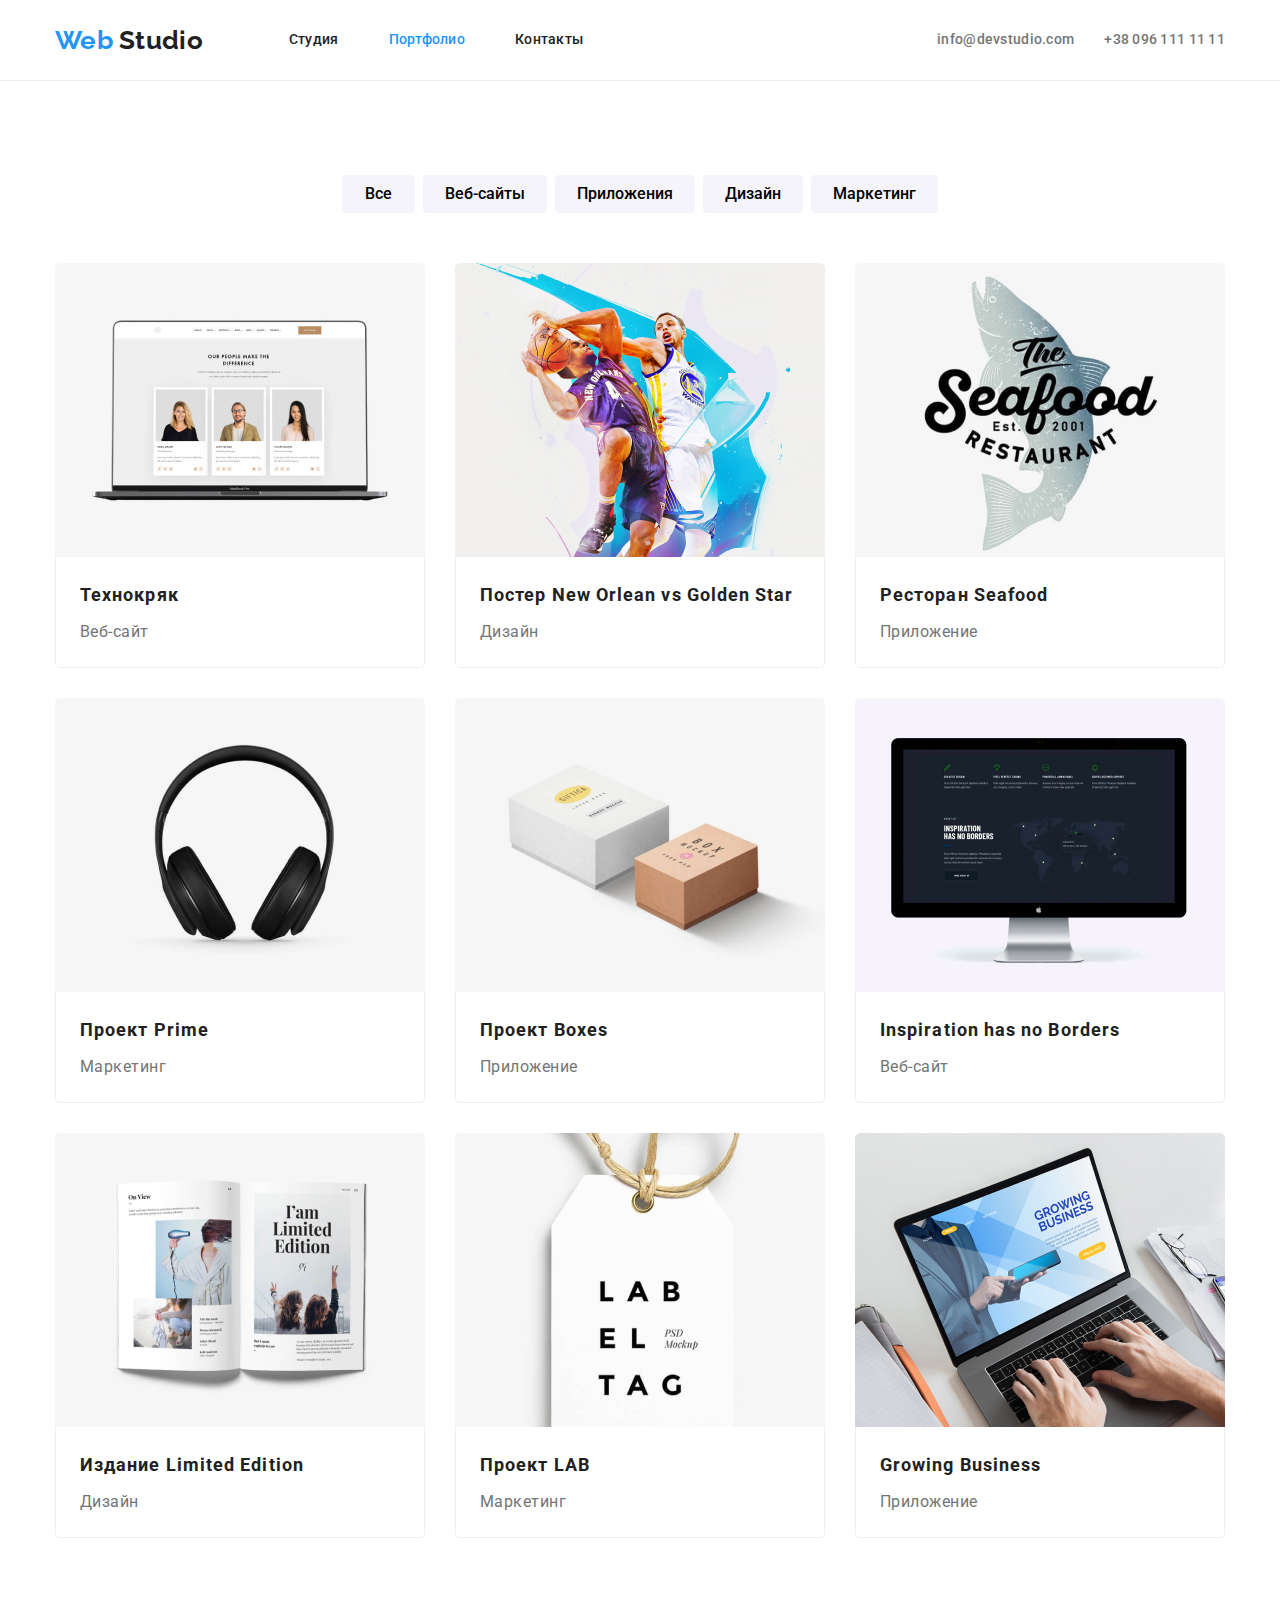
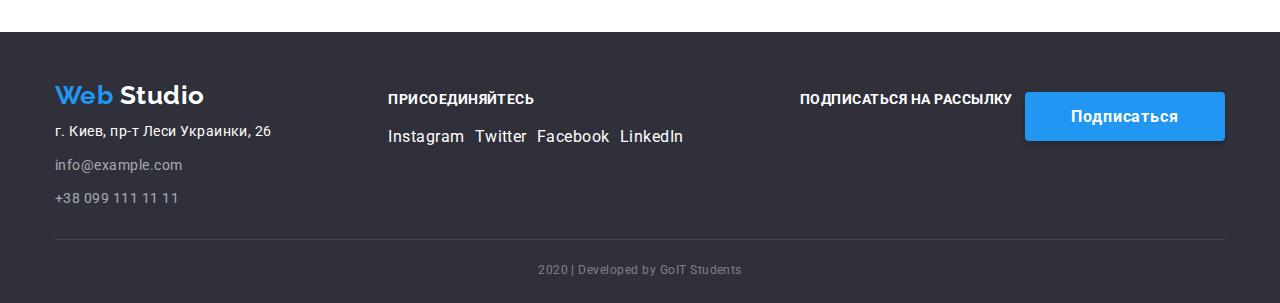
==== commit 85761dbe: "добавляет изменения в новом макете" ====
--- a/portfolio.html
+++ b/portfolio.html
@@ -48,16 +48,16 @@
 
     <!-- Белый фон -->
     <main class="page-content">
-      <!-- Группы проектов -->
+      <!-- Фильтр -->
       <section class="main-section">
         <div class="container">
-        <h1 class="title-hiden">Группы проектов</h1>
+        <h1 class="visually-hidden">Группы проектов</h1>
         <ul class="filter list">
-          <li class="item"><a href="#" class="filter-button link">Все</a></li>
-          <li class="item"><a href="#" class="filter-button link">Веб-сайты</a></li>
-          <li class="item"><a href="#" class="filter-button link">Приложения</a></li>
-          <li class="item"><a href="#" class="filter-button link">Дизайн</a></li>
-          <li class="item"><a href="#" class="filter-button link">Маркетинг</a></li>
+          <li class="item"><button type="button" class="filter-button">Все</button></li>
+          <li class="item"><button type="button" class="filter-button">Веб-сайты</button></li>
+          <li class="item"><button type="button" class="filter-button">Приложения</button></li>
+          <li class="item"><button type="button" class="filter-button">Дизайн</button></li>
+          <li class="item"><button type="button" class="filter-button">Маркетинг</button></li>
         </ul>
      
 
@@ -65,83 +65,102 @@
         <ul class="project list">
           <li class="item">
             <a href="#" class="link">
-            <img src="./images/project_1.jpg" width="380" height="294" alt="Проект 1">
-            <p class="project-text">Технокряк это современная площадка распространения коронавируса. Компании используют эту платформу для цифрового
+            <img src="./images/project_1.jpg" width="370" height="294" alt="Проект 1">
+            <div class="card-content">
+              <p class="project-text">Технокряк это современная площадка распространения коронавируса. Компании используют эту платформу для цифрового
+                шпионажа и атак на защищённые сервера конкурентов.</p>
+              <h2 class="project-title">Технокряк</h2>
+              <p class="project-class">Веб-сайт</p>
+            </div>
+            </a>
+          </li>
+          <li class="item">
+            <a href="#" class="link">
+            <img src="./images/project_2.jpg" width="370" height="294" alt="Проект 2">
+            
+            <div class="card-content">
+              <p class="project-text">Технокряк это современная площадка распространения коронавируса. Компании используют эту платформу для цифрового
               шпионажа и атак на защищённые сервера конкурентов.</p>
-            <h2 class="project-title">Технокряк</h2>
-            <p class="project-class">Веб-сайт</p>
-                        </a>
-          </li>
-          <li class="item">
-            <a href="#" class="link">
-            <img src="./images/project_2.jpg" width="380" height="294" alt="Проект 2">
-            <p class="project-text">Технокряк это современная площадка распространения коронавируса. Компании используют эту платформу для цифрового
-              шпионажа и атак на защищённые сервера конкурентов.</p>
-            <h2 class="project-title">Постер New Orlean vs Golden Stars</h2>
+            <h2 class="project-title">Постер New Orlean vs Golden Star</h2>
             <p class="project-class">Дизайн</p>
-            </a>
-          </li>
-          <li class="item">
-            <a href="#" class="link">
-            <img src="./images/project_3.jpg" width="380" height="294" alt="Проект 3">
+            </div>
+          </a>
+          </li>
+          <li class="item">
+            <a href="#" class="link">
+            <img src="./images/project_3.jpg" width="370" height="294" alt="Проект 3">
+            <div class="card-content">
             <p class="project-text">Технокряк это современная площадка распространения коронавируса. Компании используют эту платформу для цифрового
               шпионажа и атак на защищённые сервера конкурентов.</p>
             <h2 class="project-title">Ресторан Seafood</h2>
             <p class="project-class">Приложение</p>
-            </a>
-          </li>
-          <li class="item">
-            <a href="#" class="link">
-            <img src="./images/project_4.jpg" width="380" height="294" alt="Проект 4">
+            </div>
+            </a>
+          </li>
+          <li class="item">
+            <a href="#" class="link">
+            <img src="./images/project_4.jpg" width="370" height="294" alt="Проект 4">
+            <div class="card-content">
             <p class="project-text">Технокряк это современная площадка распространения коронавируса. Компании используют эту платформу для цифрового
             шпионажа и атак на защищённые сервера конкурентов.</p>
             <h2 class="project-title">Проект Prime</h2>
             <p class="project-class">Маркетинг</p>
-            </a>
-          </li>
-          <li class="item">
-            <a href="#" class="link">
-            <img src="./images/project_5.jpg" width="380" height="294" alt="Проект 5">
+            </div>
+            </a>
+          </li>
+          <li class="item">
+            <a href="#" class="link">
+            <img src="./images/project_5.jpg" width="370" height="294" alt="Проект 5">
+            <div class="card-content">
             <p class="project-text">Технокряк это современная площадка распространения коронавируса. Компании используют эту платформу для цифрового
             шпионажа и атак на защищённые сервера конкурентов.</p>
             <h2 class="project-title">Проект Boxes</h2>
             <p class="project-class">Приложение</p>
-            </a>
-          </li>
-          <li class="item">
-            <a href="#" class="link">
-            <img src="./images/project_6.jpg" width="380" height="294" alt="Проект 6">
+            </div>
+            </a>
+          </li>
+          <li class="item">
+            <a href="#" class="link">
+            <img src="./images/project_6.jpg" width="370" height="294" alt="Проект 6">
+            <div class="card-content">
             <p  class="project-text">Технокряк это современная площадка распространения коронавируса. Компании используют эту платформу для цифрового
             шпионажа и атак на защищённые сервера конкурентов.</p>
             <h2 class="project-title">Inspiration has no Borders</h2>
             <p class="project-class">Веб-сайт</p>
-            </a>
-          </li>
-          <li class="item">
-            <a href="#" class="link">
-            <img src="./images/project_7.jpg" width="380" height="294" alt="Проект 7">
+            </div>
+            </a>
+          </li>
+          <li class="item">
+            <a href="#" class="link">
+            <img src="./images/project_7.jpg" width="370" height="294" alt="Проект 7">
+            <div class="card-content">
             <p class="project-text">Технокряк это современная площадка распространения коронавируса. Компании используют эту платформу для цифрового
             шпионажа и атак на защищённые сервера конкурентов.</p>
             <h2 class="project-title">Издание Limited Edition</h2>
             <p class="project-class">Дизайн</p>
-            </a>
-          </li>
-          <li class="item">
-            <a href="#" class="link">
-            <img src="./images/project_8.jpg" width="380" height="294" alt="Проект 8">
+            </div>
+            </a>
+          </li>
+          <li class="item">
+            <a href="#" class="link">
+            <img src="./images/project_8.jpg" width="370" height="294" alt="Проект 8">
+            <div class="card-content">
             <p class="project-text">Технокряк это современная площадка распространения коронавируса. Компании используют эту платформу для цифрового
             шпионажа и атак на защищённые сервера конкурентов.</p>
             <h2 class="project-title">Проект LAB</h2>
             <p class="project-class">Маркетинг</p>
-            </a>
-          </li>
-          <li class="item">
-            <a href="#" class="link">
-            <img src="./images/project_9.jpg" width="380" height="294" alt="Проект 9">
+            </div>
+            </a>
+          </li>
+          <li class="item">
+            <a href="#" class="link">
+            <img src="./images/project_9.jpg" width="370" height="294" alt="Проект 9">
+            <div class="card-content">
             <p class="project-text">Технокряк это современная площадка распространения коронавируса. Компании используют эту платформу для цифрового
             шпионажа и атак на защищённые сервера конкурентов.</p>
             <h2 class="project-title">Growing Business</h2>
             <p class="project-class">Приложение</p>
+            </div>
             </a>
           </li>
         </ul>
@@ -151,16 +170,13 @@
 
 
     <!--Футер-->
-    <footer class="footer">
+    <footer class="page-footer">
       <div class="container">
         <div class="address-container">
-          <a href="./index.html" class="logo link"><span class="logo-web">Web</span>
-            <span class="logo-studio">Studio</span></a>
-    
           <address class="address">
-            г. Киев, пр-т Леси Украинки, 26 <br />
+            <a href="./index.html" class="logo inverse link"><span class="logo-web">Web </span>Studio</a>
+            <p>г. Киев, пр-т Леси Украинки, 26</p>
             <a href="mailto:info@example.com" class="footer-contacts link">info@example.com</a>
-            <br />
             <a href="tel:+380991111111" class="footer-contacts link">+38 099 111 11 11</a>
           </address>
         </div>
@@ -196,15 +212,7 @@
     
           <a href="#" class="footer-button">Подписаться</a>
         </div>
-    
-        <div style="
-                width: 1200px;
-                border-top: 1px solid rgba(255, 255, 255, 0.1);
-                border-bottom: 1px solid rgba(255, 255, 255, 0.1);
-                margin: 0 auto;
-              "></div>
-    
-        <p class="copy">2020 | Developed by GoIT Students</p>
+        <p class="copy container">2020 | Developed by GoIT Students</p>
       </div>
     </footer>
   </body>
--- a/css/common.css
+++ b/css/common.css
@@ -7,8 +7,7 @@
   --secondary-text-color: #757575;
   --tertiary-text-color: #ffffff;
 
-  --header-bg-color: #ffffff;
-  --primary-bg-color: #e5e5e5;
+  --primary-bg-color: #ffffff;
   --secondary-bg-color: #f5f4fa;
   --tertiary-bg-color: #2f303a;
 }
@@ -49,15 +48,30 @@
   list-style: none;
   padding: 0;
   margin: 0;
+  display: block;
 }
 
 img {
   display: block;
+  max-width: 100%;
+  height: auto;
+}
+
+.visually-hidden {
+  position: absolute;
+  width: 1px;
+  height: 1px;
+  margin: -1px;
+  padding: 0;
+  border: 0;
+  clip: rect(0 0 0 0);
+  overflow: hidden;
 }
 
 /* Header */
 .page-header {
-  background-color: var(--header-bg-color);
+  background-color: var(--primary-bg-color);
+  border-bottom: 1px solid #ececec;
 }
 
 .main-nav {
@@ -69,12 +83,12 @@
 
   margin-left: auto;
   margin-right: auto;
-  width: 1230px;
+  width: 1200px;
   padding-left: 15px;
   padding-right: 15px;
 }
 .logo {
-  display: inline-block;
+  display: block;
 
   color: var(--primary-text-color);
 
@@ -82,8 +96,9 @@
   font-style: normal;
   font-weight: bold;
   font-size: 26px;
-  /* line-height: 1.19; */
-}
+  line-height: 1.19;
+}
+
 .logo .logo-web {
   color: var(--logo-color);
 }
@@ -113,13 +128,16 @@
 .site-nav .item:not(:last-child) {
   margin-right: 50px;
 }
-.header-site-nav .link,
-.header-contacts .link {
+.header-site-nav .link {
   display: block;
   padding-top: 32px;
   padding-bottom: 32px;
 }
 
+.header-contacts .link {
+  display: block;
+}
+
 .header-site-nav .link:hover,
 .header-site-nav .link:focus {
   color: var(--accent-color);
@@ -129,7 +147,7 @@
 }
 
 /* Fast contacts */
-.header-contacts {
+.header-contacts.list {
   display: flex;
   align-items: center;
   margin-left: auto;
@@ -140,12 +158,12 @@
   letter-spacing: 0.02em;
 }
 
-.header-contacts .link {
+.header-contacts.list .link {
   color: var(--secondary-text-color);
 }
 
-.header-contacts .item + .item {
-  margin-left: 30px;
+.header-contacts.list .item:not(:last-child) {
+  margin-right: 30px;
 }
 
 .header-contacts .link:hover,
@@ -154,15 +172,17 @@
 }
 
 /* Footer */
-.footer {
-  color: var(--tertiary-text-color);
-  background-color: var(--tertiary-bg-color); /* временно */
-}
-
-.footer .container {
-  display: flex;
-  align-items: center;
+.page-footer {
+  color: var(--tertiary-text-color);
+  background-color: var(--tertiary-bg-color);
+}
+
+.page-footer .container {
+  display: flex;
+  align-items: baseline;
   flex-wrap: wrap;
+  padding-top: 48px;
+  justify-content: space-between;
 }
 
 .call-to-action-socials .socials {
@@ -171,27 +191,28 @@
 
 .call-to-action-apeal {
   display: flex;
-  margin-left: auto;
+  /* margin-left: auto; */
 }
 
 .address-container {
-  padding-top: 48px;
-  padding-bottom: 46px;
-  margin-right: 179px;
-}
-.footer > .logo {
-  font-weight: bold;
+  padding-bottom: 28px;
+  /* margin-right: 69px; */
+}
+.page-footer > .logo {
   font-size: 22px;
   line-height: 1.18;
 }
-.footer .logo.link {
+.page-footer .logo.link {
   margin-bottom: 10px;
 }
-.logo-studio {
+.logo.inverse {
   color: var(--tertiary-text-color);
 }
 
 .address {
+  display: flex;
+  flex-direction: column;
+
   color: var(--tertiary-text-color);
 
   font-size: 14px;
@@ -199,25 +220,31 @@
 
   font-style: normal;
 }
+
+.address p {
+  margin-bottom: 10px;
+}
+
+.address a:not(:last-child) {
+  margin-bottom: 9px;
+}
+
 .footer-contacts {
   color: rgba(255, 255, 255, 0.6);
 }
 
-.call-to-action-socials {
-}
-
 .call-to-action {
   font-weight: bold;
   font-size: 14px;
   line-height: 1.14;
   text-transform: uppercase;
 
-  display: inline-block;
+  display: block;
   margin-bottom: 21px;
 }
 
-.socials.list .item + .item {
-  margin-left: 10px;
+.socials.list .item:not(:last-child) {
+  margin-right: 10px;
 }
 
 .socials .link {
@@ -227,12 +254,15 @@
 .socials .link:focus {
   color: var(--accent-color);
 }
-.copy {
-  margin: 20px auto;
-
+.page-footer .copy {
+  display: block;
+  padding-top: 18px;
+  padding-bottom: 21px;
+  border-top: 1px solid rgba(255, 255, 255, 0.1);
+
+  text-align: center;
   font-size: 12px;
   line-height: 2;
-  text-align: center;
   color: rgba(255, 255, 255, 0.4);
 }
 
@@ -243,7 +273,6 @@
   background-color: var(--accent-color);
   box-shadow: 0px 4px 4px rgba(0, 0, 0, 0.15);
 
-  font-family: inherit;
   font-weight: bold;
   font-size: 16px;
   line-height: 1.87;
--- a/css/portfolio.css
+++ b/css/portfolio.css
@@ -3,16 +3,13 @@
   padding-bottom: 94px;
 }
 
-.title-hiden {
-  display: none;
-}
+/* Фильтр */
 
 .filter-button {
   background-color: var(--secondary-bg-color);
 
   display: inline-block;
 
-  font-family: inherit;
   font-weight: 500;
   font-size: 16px;
   line-height: 1.62;
@@ -39,10 +36,11 @@
   display: flex;
   justify-content: center;
 }
-.filter .item + .item {
-  margin-left: 8px;
+.filter .item:not(:last-child) {
+  margin-right: 8px;
 }
 
+/* Все проекты */
 .project {
   display: flex;
   flex-wrap: wrap;
@@ -50,6 +48,9 @@
 
 .project .item {
   width: calc((100% - 60px) / 3);
+  border-top-right-radius: 5px;
+  border-top-left-radius: 5px;
+  overflow: hidden;
 }
 
 .project .item:not(:nth-child(3n)) {
@@ -57,6 +58,22 @@
 }
 .project .item:not(:nth-last-child(-n + 3)) {
   margin-bottom: 30px;
+}
+
+.project .link {
+  display: block;
+}
+
+.card-content {
+  border-bottom: 1px solid #eeeeee;
+  border-right: 1px solid #eeeeee;
+  border-left: 1px solid #eeeeee;
+
+  border-bottom-right-radius: 5px;
+  border-bottom-left-radius: 5px;
+  padding: 20px 24px;
+
+  background: var(--header-bg-color);
 }
 
 .project-title {
@@ -84,5 +101,5 @@
 
   margin-bottom: 83px;
 
-  display: none;
+  display: none; /* временно */
 }
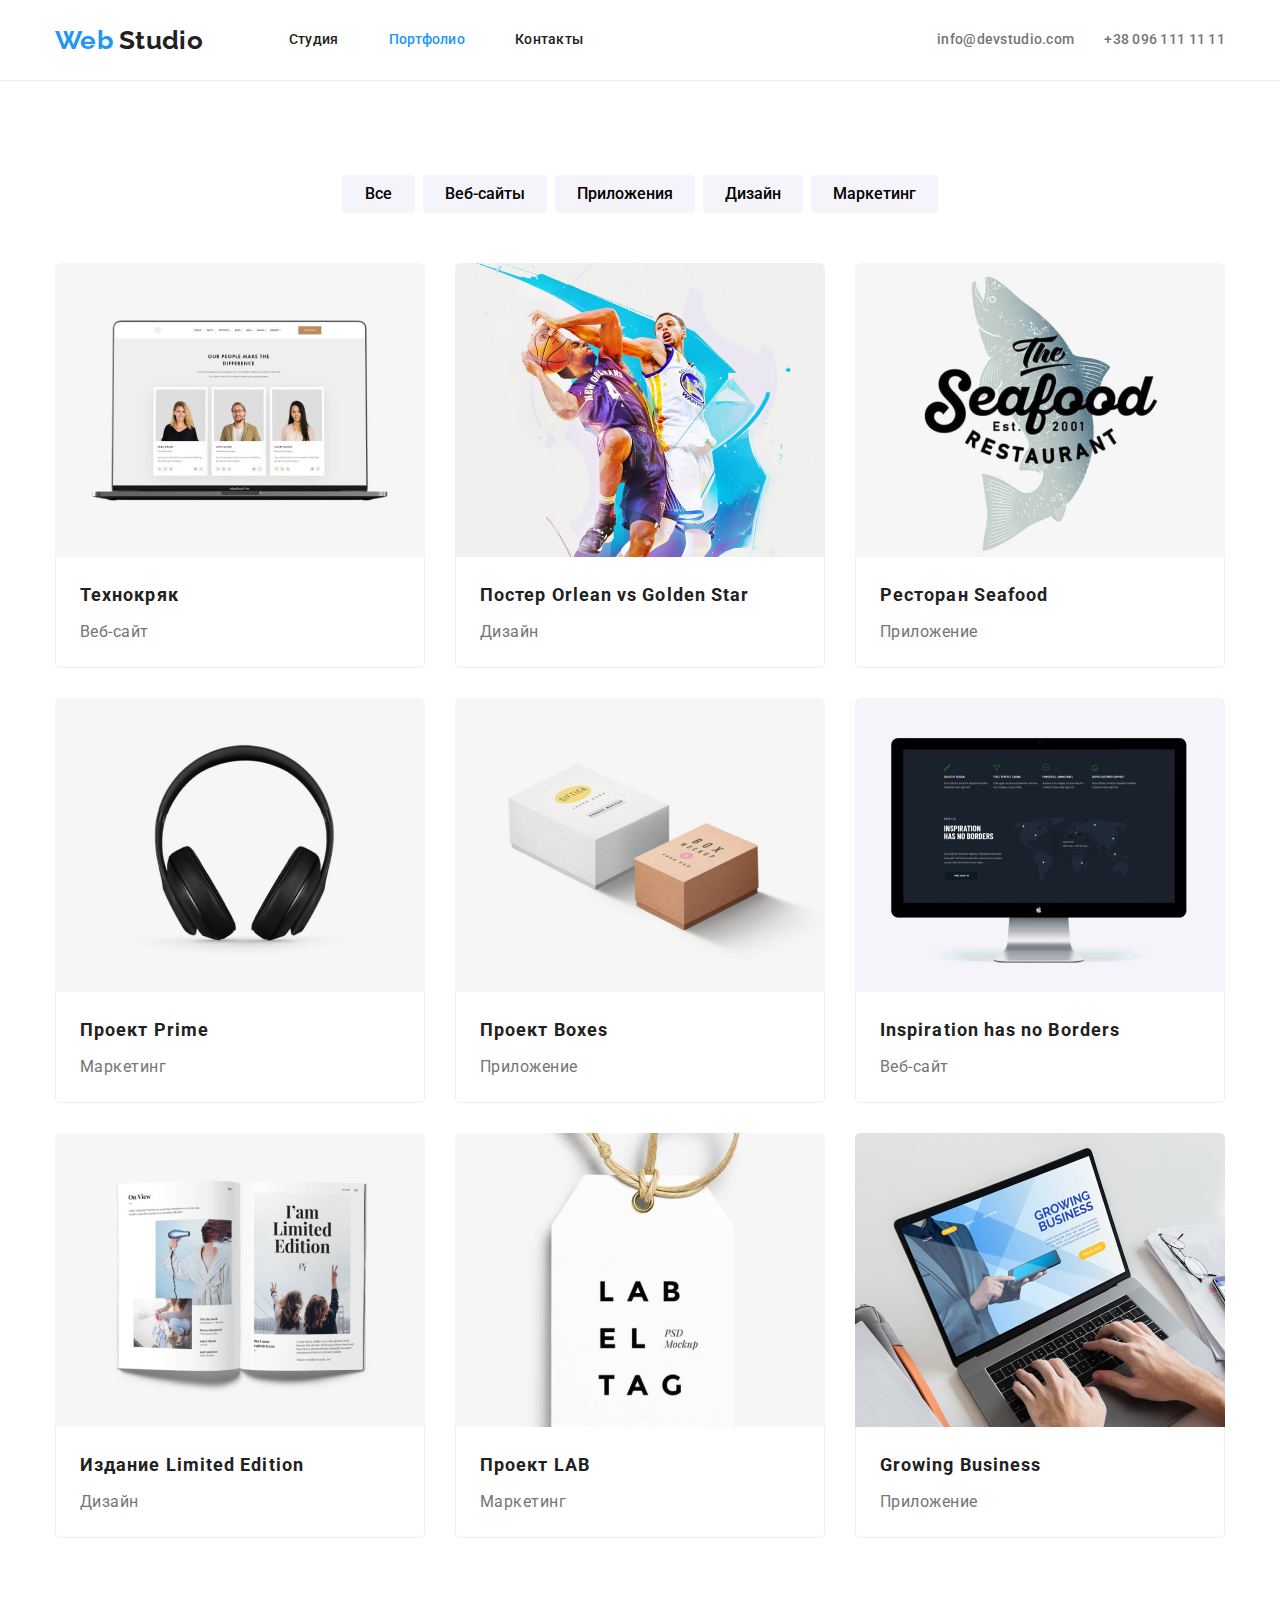
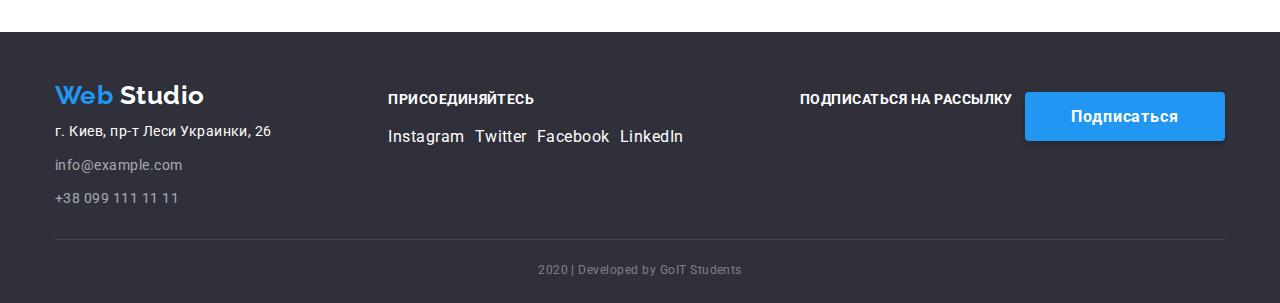
==== commit 1e3a1f26: "добавляет lang="EN"" ====
--- a/portfolio.html
+++ b/portfolio.html
@@ -17,7 +17,7 @@
     <header class="page-header">
       <div class="container main-nav">
         <nav class="site-nav">
-          <a href="./index.html" class="logo link"><span class="logo-web">Web</span> Studio</a>
+          <a href="./index.html" class="logo link"><span class="logo-web">Web</span><span lang="en"> Studio</span></a>
     
           <ul class="header-site-nav list">
             <li class="item">
@@ -81,7 +81,7 @@
             <div class="card-content">
               <p class="project-text">Технокряк это современная площадка распространения коронавируса. Компании используют эту платформу для цифрового
               шпионажа и атак на защищённые сервера конкурентов.</p>
-            <h2 class="project-title">Постер New Orlean vs Golden Star</h2>
+            <h2 class="project-title">Постер <span lang="en">Orlean vs Golden Star</span></h2>
             <p class="project-class">Дизайн</p>
             </div>
           </a>
@@ -92,7 +92,7 @@
             <div class="card-content">
             <p class="project-text">Технокряк это современная площадка распространения коронавируса. Компании используют эту платформу для цифрового
               шпионажа и атак на защищённые сервера конкурентов.</p>
-            <h2 class="project-title">Ресторан Seafood</h2>
+            <h2 class="project-title">Ресторан <span lang="en">Seafood</span></h2>
             <p class="project-class">Приложение</p>
             </div>
             </a>
@@ -103,7 +103,7 @@
             <div class="card-content">
             <p class="project-text">Технокряк это современная площадка распространения коронавируса. Компании используют эту платформу для цифрового
             шпионажа и атак на защищённые сервера конкурентов.</p>
-            <h2 class="project-title">Проект Prime</h2>
+            <h2 class="project-title">Проект <span lang="en">Prime</span></h2>
             <p class="project-class">Маркетинг</p>
             </div>
             </a>
@@ -114,7 +114,7 @@
             <div class="card-content">
             <p class="project-text">Технокряк это современная площадка распространения коронавируса. Компании используют эту платформу для цифрового
             шпионажа и атак на защищённые сервера конкурентов.</p>
-            <h2 class="project-title">Проект Boxes</h2>
+            <h2 class="project-title">Проект <span lang="en">Boxes</span></h2>
             <p class="project-class">Приложение</p>
             </div>
             </a>
@@ -125,7 +125,7 @@
             <div class="card-content">
             <p  class="project-text">Технокряк это современная площадка распространения коронавируса. Компании используют эту платформу для цифрового
             шпионажа и атак на защищённые сервера конкурентов.</p>
-            <h2 class="project-title">Inspiration has no Borders</h2>
+            <h2 class="project-title"><span lang="en">Inspiration has no Borders</span></h2>
             <p class="project-class">Веб-сайт</p>
             </div>
             </a>
@@ -136,7 +136,7 @@
             <div class="card-content">
             <p class="project-text">Технокряк это современная площадка распространения коронавируса. Компании используют эту платформу для цифрового
             шпионажа и атак на защищённые сервера конкурентов.</p>
-            <h2 class="project-title">Издание Limited Edition</h2>
+            <h2 class="project-title">Издание <span lang="en">Limited Edition</span></h2>
             <p class="project-class">Дизайн</p>
             </div>
             </a>
@@ -147,7 +147,7 @@
             <div class="card-content">
             <p class="project-text">Технокряк это современная площадка распространения коронавируса. Компании используют эту платформу для цифрового
             шпионажа и атак на защищённые сервера конкурентов.</p>
-            <h2 class="project-title">Проект LAB</h2>
+            <h2 class="project-title">Проект <span lang="en">LAB</span></h2>
             <p class="project-class">Маркетинг</p>
             </div>
             </a>
@@ -158,7 +158,7 @@
             <div class="card-content">
             <p class="project-text">Технокряк это современная площадка распространения коронавируса. Компании используют эту платформу для цифрового
             шпионажа и атак на защищённые сервера конкурентов.</p>
-            <h2 class="project-title">Growing Business</h2>
+            <h2 class="project-title"><span lang="en">Growing Business</span></h2>
             <p class="project-class">Приложение</p>
             </div>
             </a>
@@ -174,7 +174,7 @@
       <div class="container">
         <div class="address-container">
           <address class="address">
-            <a href="./index.html" class="logo inverse link"><span class="logo-web">Web </span>Studio</a>
+            <a href="./index.html" class="logo inverse link"><span class="logo-web">Web</span><span lang="en"> Studio</span></a>
             <p>г. Киев, пр-т Леси Украинки, 26</p>
             <a href="mailto:info@example.com" class="footer-contacts link">info@example.com</a>
             <a href="tel:+380991111111" class="footer-contacts link">+38 099 111 11 11</a>
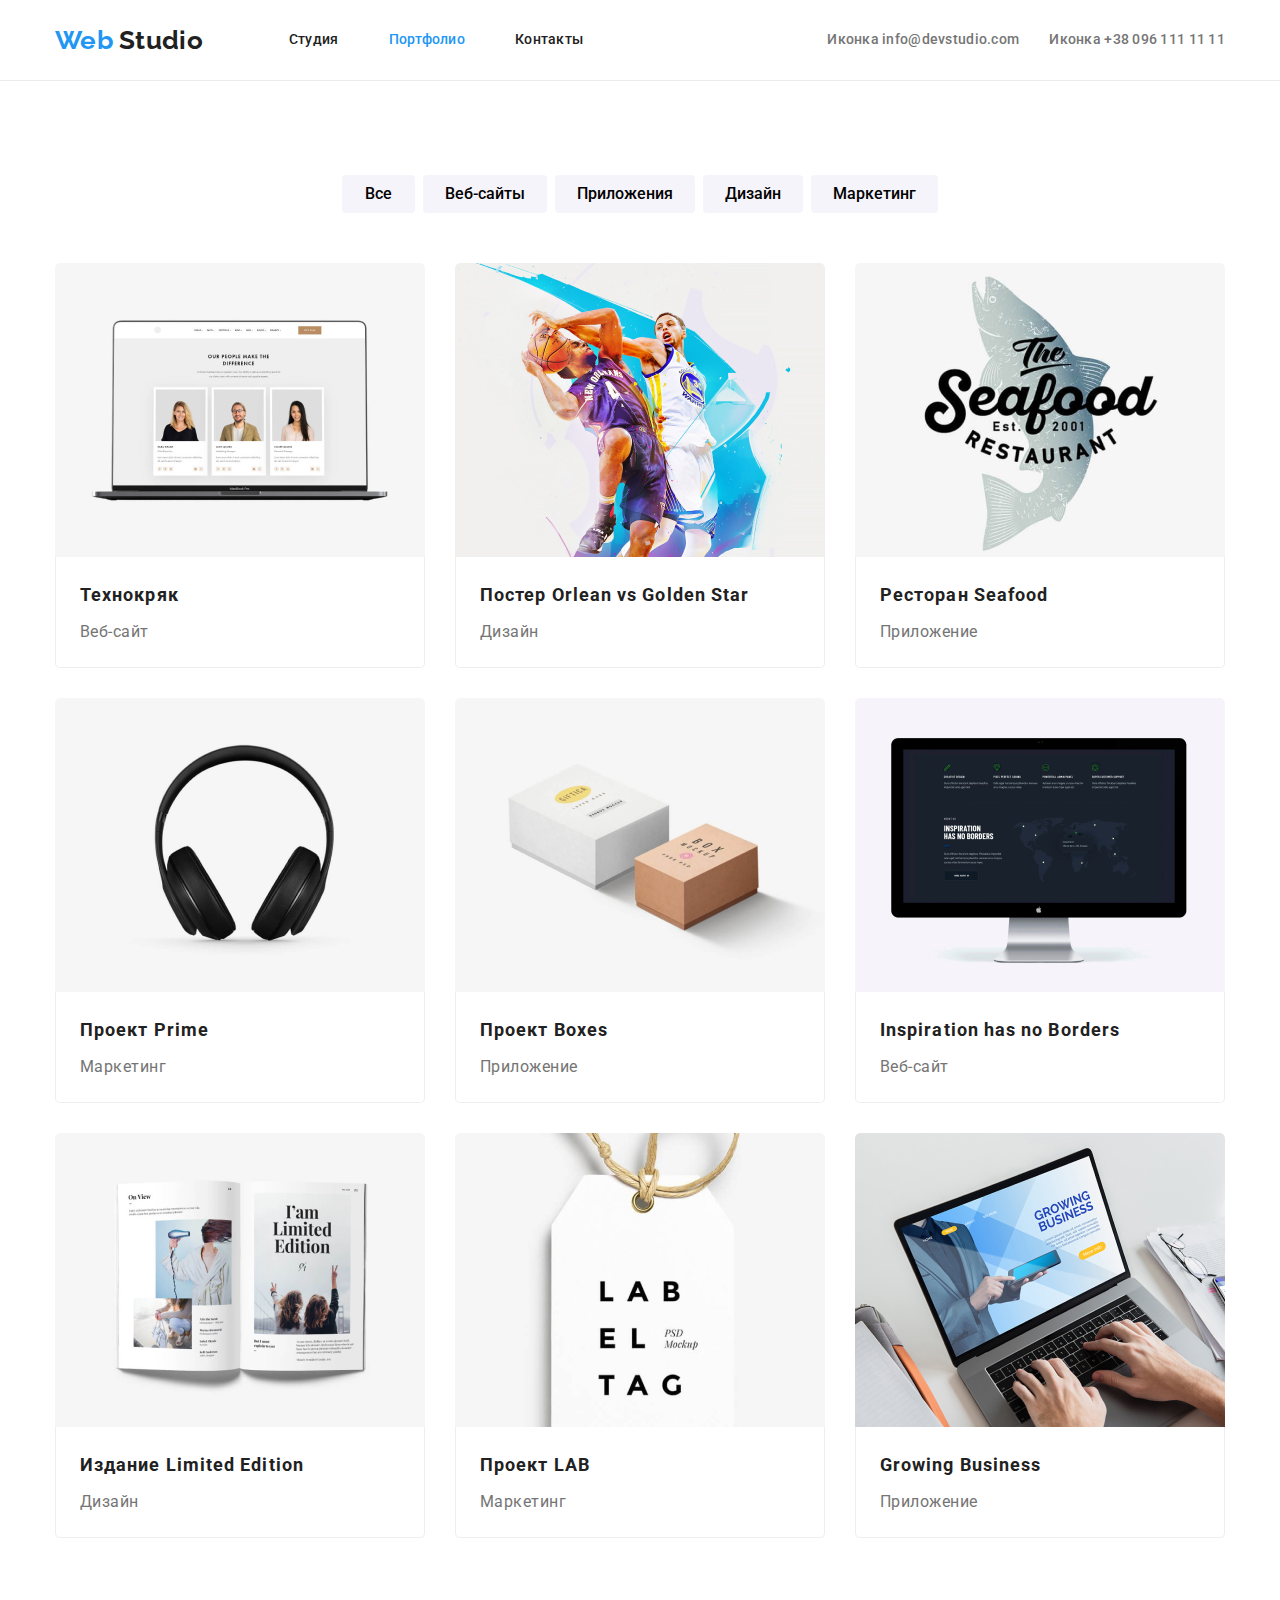
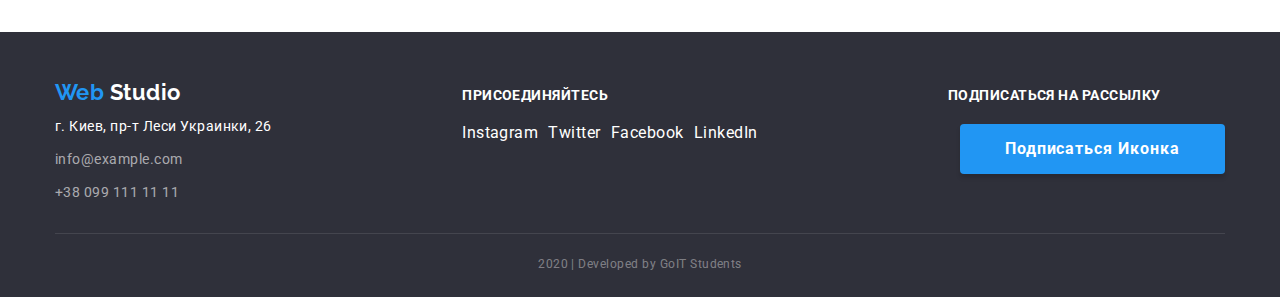
==== commit c41bb102: "добавляет БЭМ" ====
--- a/portfolio.html
+++ b/portfolio.html
@@ -15,32 +15,34 @@
     
     <!--Шапка сайта-->
     <header class="page-header">
-      <div class="container main-nav">
-        <nav class="site-nav">
-          <a href="./index.html" class="logo link"><span class="logo-web">Web</span><span lang="en"> Studio</span></a>
-    
-          <ul class="header-site-nav list">
-            <li class="item">
-              <a href="./index.html" class="link">Студия</a>
-            </li>
-            <li class="item">
-              <a href="./portfolio.html" class="link  current">Портфолио</a>
-            </li>
-            <li class="item">
-              <a href="./contacts.html" class="link">Контакты</a>
+      <div class="container page-header__container">
+        <nav class="page-header__nav">
+          <a href="./index.html" class="logo link"><span lang="en">Web<span lang="en"  class="page-logo"> Studio</span></a>
+    
+          <ul class="site-nav list">
+            <li class="site-nav__item">
+              <a href="./index.html" class="link site-nav__link">Студия</a>
+            </li>
+            <li class="site-nav__item">
+              <a href="./portfolio.html" class="link site-nav__link site-nav__link--current">Портфолио</a>
+            </li>
+            <li class="site-nav__item">
+              <a href="./contacts.html" class="link site-nav__link">Контакты</a>
             </li>
           </ul>
         </nav>
-        <ul class="header-contacts list">
+        <ul class="list contact-info__list">
+          <li class="contact-info__item">
+            <a href="mailto:info@devstudio.com" aria-label="Электронная почта" class="link page-header__contacts">
+              <span class="site-nav__icon">Иконка</span>
+              <!-- <img src="./images/envelope(hover).svg" alt="Электронная почта" /> -->
+               info@devstudio.com</a>
+          </li>
           <li class="item">
-            <a href="mailto:info@devstudio.com" aria-label="Электронная почта" class="link">
-              <!-- <img src="./images/envelope(hover).svg" alt="Электронная почта" /> -->
-              info@devstudio.com</a>
-          </li>
-          <li class="item">
-            <a href="tel:+380961111111" aria-label="Телефон" class="link">
+            <a href="tel:+380961111111" aria-label="Телефон" class="link page-header__contacts">
+              <span class="site-nav__icon">Иконка</span>
               <!-- <img src="./images/smartphone.svg" alt="Телефон" /> -->
-              +38 096 111 11 11</a>
+               +38 096 111 11 11</a>
           </li>
         </ul>
       </div>
@@ -49,117 +51,117 @@
     <!-- Белый фон -->
     <main class="page-content">
       <!-- Фильтр -->
-      <section class="main-section">
+      <section>
         <div class="container">
         <h1 class="visually-hidden">Группы проектов</h1>
-        <ul class="filter list">
-          <li class="item"><button type="button" class="filter-button">Все</button></li>
-          <li class="item"><button type="button" class="filter-button">Веб-сайты</button></li>
-          <li class="item"><button type="button" class="filter-button">Приложения</button></li>
-          <li class="item"><button type="button" class="filter-button">Дизайн</button></li>
-          <li class="item"><button type="button" class="filter-button">Маркетинг</button></li>
+        <ul class="filter__list list">
+          <li class="filter__item item"><button type="button" class="filter__button">Все</button></li>
+          <li class="filter__item item"><button type="button" class="filter__button">Веб-сайты</button></li>
+          <li class="filter__item item"><button type="button" class="filter__button">Приложения</button></li>
+          <li class="filter__item item"><button type="button" class="filter__button">Дизайн</button></li>
+          <li class="filter__item item"><button type="button" class="filter__button">Маркетинг</button></li>
         </ul>
      
 
       <!-- Все проекты -->
-        <ul class="project list">
-          <li class="item">
-            <a href="#" class="link">
+        <ul class="project__list list">
+          <li class="project__item item">
+            <a href="#" class="project__link link">
             <img src="./images/project_1.jpg" width="370" height="294" alt="Проект 1">
-            <div class="card-content">
-              <p class="project-text">Технокряк это современная площадка распространения коронавируса. Компании используют эту платформу для цифрового
+            <div class="project__content">
+              <p class="project__text">Технокряк это современная площадка распространения коронавируса. Компании используют эту платформу для цифрового
                 шпионажа и атак на защищённые сервера конкурентов.</p>
-              <h2 class="project-title">Технокряк</h2>
-              <p class="project-class">Веб-сайт</p>
-            </div>
-            </a>
-          </li>
-          <li class="item">
-            <a href="#" class="link">
+              <h2 class="project__title">Технокряк</h2>
+              <p class="project__filter">Веб-сайт</p>
+            </div>
+            </a>
+          </li>
+          <li class="project__item item">
+            <a href="#" class="project__link link">
             <img src="./images/project_2.jpg" width="370" height="294" alt="Проект 2">
             
-            <div class="card-content">
-              <p class="project-text">Технокряк это современная площадка распространения коронавируса. Компании используют эту платформу для цифрового
+            <div class="project__content">
+              <p class="project__text">Технокряк это современная площадка распространения коронавируса. Компании используют эту платформу для цифрового
               шпионажа и атак на защищённые сервера конкурентов.</p>
-            <h2 class="project-title">Постер <span lang="en">Orlean vs Golden Star</span></h2>
-            <p class="project-class">Дизайн</p>
+            <h2 class="project__title">Постер <span lang="en">Orlean vs Golden Star</span></h2>
+            <p class="project__filter">Дизайн</p>
             </div>
           </a>
           </li>
-          <li class="item">
-            <a href="#" class="link">
+          <li class="project__item item">
+            <a href="#" class="project__link link">
             <img src="./images/project_3.jpg" width="370" height="294" alt="Проект 3">
-            <div class="card-content">
-            <p class="project-text">Технокряк это современная площадка распространения коронавируса. Компании используют эту платформу для цифрового
+            <div class="project__content">
+            <p class="project__text">Технокряк это современная площадка распространения коронавируса. Компании используют эту платформу для цифрового
               шпионажа и атак на защищённые сервера конкурентов.</p>
-            <h2 class="project-title">Ресторан <span lang="en">Seafood</span></h2>
-            <p class="project-class">Приложение</p>
-            </div>
-            </a>
-          </li>
-          <li class="item">
-            <a href="#" class="link">
+            <h2 class="project__title">Ресторан <span lang="en">Seafood</span></h2>
+            <p class="project__filter">Приложение</p>
+            </div>
+            </a>
+          </li>
+          <li class="project__item item">
+            <a href="#" class="project__link link">
             <img src="./images/project_4.jpg" width="370" height="294" alt="Проект 4">
-            <div class="card-content">
-            <p class="project-text">Технокряк это современная площадка распространения коронавируса. Компании используют эту платформу для цифрового
-            шпионажа и атак на защищённые сервера конкурентов.</p>
-            <h2 class="project-title">Проект <span lang="en">Prime</span></h2>
-            <p class="project-class">Маркетинг</p>
-            </div>
-            </a>
-          </li>
-          <li class="item">
-            <a href="#" class="link">
+            <div class="project__content">
+            <p class="project__text">Технокряк это современная площадка распространения коронавируса. Компании используют эту платформу для цифрового
+            шпионажа и атак на защищённые сервера конкурентов.</p>
+            <h2 class="project__title">Проект <span lang="en">Prime</span></h2>
+            <p class="project__filter">Маркетинг</p>
+            </div>
+            </a>
+          </li>
+          <li class="project__item item">
+            <a href="#" class="project__link link">
             <img src="./images/project_5.jpg" width="370" height="294" alt="Проект 5">
-            <div class="card-content">
-            <p class="project-text">Технокряк это современная площадка распространения коронавируса. Компании используют эту платформу для цифрового
-            шпионажа и атак на защищённые сервера конкурентов.</p>
-            <h2 class="project-title">Проект <span lang="en">Boxes</span></h2>
-            <p class="project-class">Приложение</p>
-            </div>
-            </a>
-          </li>
-          <li class="item">
-            <a href="#" class="link">
+            <div class="project__content">
+            <p class="project__text">Технокряк это современная площадка распространения коронавируса. Компании используют эту платформу для цифрового
+            шпионажа и атак на защищённые сервера конкурентов.</p>
+            <h2 class="project__title">Проект <span lang="en">Boxes</span></h2>
+            <p class="project__filter">Приложение</p>
+            </div>
+            </a>
+          </li>
+          <li class="project__item item">
+            <a href="#" class="project__link link">
             <img src="./images/project_6.jpg" width="370" height="294" alt="Проект 6">
-            <div class="card-content">
-            <p  class="project-text">Технокряк это современная площадка распространения коронавируса. Компании используют эту платформу для цифрового
-            шпионажа и атак на защищённые сервера конкурентов.</p>
-            <h2 class="project-title"><span lang="en">Inspiration has no Borders</span></h2>
-            <p class="project-class">Веб-сайт</p>
-            </div>
-            </a>
-          </li>
-          <li class="item">
-            <a href="#" class="link">
+            <div class="project__content">
+            <p  class="project__text">Технокряк это современная площадка распространения коронавируса. Компании используют эту платформу для цифрового
+            шпионажа и атак на защищённые сервера конкурентов.</p>
+            <h2 class="project__title"><span lang="en">Inspiration has no Borders</span></h2>
+            <p class="project__filter">Веб-сайт</p>
+            </div>
+            </a>
+          </li>
+          <li class="project__item item">
+            <a href="#" class="project__link link">
             <img src="./images/project_7.jpg" width="370" height="294" alt="Проект 7">
-            <div class="card-content">
-            <p class="project-text">Технокряк это современная площадка распространения коронавируса. Компании используют эту платформу для цифрового
-            шпионажа и атак на защищённые сервера конкурентов.</p>
-            <h2 class="project-title">Издание <span lang="en">Limited Edition</span></h2>
-            <p class="project-class">Дизайн</p>
-            </div>
-            </a>
-          </li>
-          <li class="item">
-            <a href="#" class="link">
+            <div class="project__content">
+            <p class="project__text">Технокряк это современная площадка распространения коронавируса. Компании используют эту платформу для цифрового
+            шпионажа и атак на защищённые сервера конкурентов.</p>
+            <h2 class="project__title">Издание <span lang="en">Limited Edition</span></h2>
+            <p class="project__filter">Дизайн</p>
+            </div>
+            </a>
+          </li>
+          <li class="project__item item">
+            <a href="#" class="project__link link">
             <img src="./images/project_8.jpg" width="370" height="294" alt="Проект 8">
-            <div class="card-content">
-            <p class="project-text">Технокряк это современная площадка распространения коронавируса. Компании используют эту платформу для цифрового
-            шпионажа и атак на защищённые сервера конкурентов.</p>
-            <h2 class="project-title">Проект <span lang="en">LAB</span></h2>
-            <p class="project-class">Маркетинг</p>
-            </div>
-            </a>
-          </li>
-          <li class="item">
-            <a href="#" class="link">
+            <div class="project__content">
+            <p class="project__text">Технокряк это современная площадка распространения коронавируса. Компании используют эту платформу для цифрового
+            шпионажа и атак на защищённые сервера конкурентов.</p>
+            <h2 class="project__title">Проект <span lang="en">LAB</span></h2>
+            <p class="project__filter">Маркетинг</p>
+            </div>
+            </a>
+          </li>
+          <li class="project__item item">
+            <a href="#" class="project__link link">
             <img src="./images/project_9.jpg" width="370" height="294" alt="Проект 9">
-            <div class="card-content">
-            <p class="project-text">Технокряк это современная площадка распространения коронавируса. Компании используют эту платформу для цифрового
-            шпионажа и атак на защищённые сервера конкурентов.</p>
-            <h2 class="project-title"><span lang="en">Growing Business</span></h2>
-            <p class="project-class">Приложение</p>
+            <div class="project__content">
+            <p class="project__text">Технокряк это современная площадка распространения коронавируса. Компании используют эту платформу для цифрового
+            шпионажа и атак на защищённые сервера конкурентов.</p>
+            <h2 class="project__title"><span lang="en">Growing Business</span></h2>
+            <p class="project__filter">Приложение</p>
             </div>
             </a>
           </li>
@@ -171,48 +173,48 @@
 
     <!--Футер-->
     <footer class="page-footer">
-      <div class="container">
-        <div class="address-container">
+      <div class="container page-footer__container">
+        <div class="page-footer__address">
           <address class="address">
-            <a href="./index.html" class="logo inverse link"><span class="logo-web">Web</span><span lang="en"> Studio</span></a>
-            <p>г. Киев, пр-т Леси Украинки, 26</p>
-            <a href="mailto:info@example.com" class="footer-contacts link">info@example.com</a>
-            <a href="tel:+380991111111" class="footer-contacts link">+38 099 111 11 11</a>
+            <a href="./index.html" class="logo page-footer__logo link"><span lang="en">Web</span><span lang="en" class="page-logo--reverse"> Studio</span></a>
+            <p class="address__text">г. Киев, пр-т Леси Украинки, 26</p>
+            <a href="mailto:info@example.com" class="page-footer-contacts link">info@example.com</a>
+            <a href="tel:+380991111111" class="page-footer-contacts link">+38 099 111 11 11</a>
           </address>
         </div>
     
-        <div class="call-to-action-socials">
-          <b class="call-to-action">присоединяйтесь</b>
-          <ul class="socials list">
-            <li class="item">
-              <a href="https://www.instagram.com/" aria-label="Ссылка на Instagram" class="link">Instagram
+        <div class="page-footer__appeal">
+          <b class="appeal">присоединяйтесь</b>
+          <ul class="socials__list list">
+            <li class="socials__item item">
+              <a href="https://www.instagram.com/" aria-label="Ссылка на Instagram" class="socials__link link">Instagram
                 <!-- <img src="./images/instagram_white.svg" alt="Instagram" /> -->
               </a>
             </li>
-            <li class="item">
-              <a href="https://twitter.com/" aria-label="Ссылка на Twitter" class="link">Twitter
+            <li class="socials__item item">
+              <a href="https://twitter.com/" aria-label="Ссылка на Twitter" class="socials__link link">Twitter
                 <!-- <img src="./images/twitter_white.svg" alt="Twitter" /> -->
               </a>
             </li>
-            <li class="item">
-              <a href="https://www.facebook.com" aria-label="Ссылка на Facebook" class="link">Facebook
+            <li class="socials__item item">
+              <a href="https://www.facebook.com" aria-label="Ссылка на Facebook" class="socials__link link">Facebook
                 <!-- <img src="./images/facebook_white.svg" alt="Facebook" /> -->
               </a>
             </li>
-            <li class="item">
-              <a href="https://www.linkedin.com/" aria-label="Ссылка на LinkedIn" class="link">LinkedIn
+            <li class="socials__item item">
+              <a href="https://www.linkedin.com/" aria-label="Ссылка на LinkedIn" class="socials__link link">LinkedIn
                 <!-- <img src="./images/linkedin_white.svg" alt="LinkedIn" /> -->
               </a>
             </li>
           </ul>
         </div>
     
-        <div class="call-to-action-apeal">
-          <b class="call-to-action">подписаться на рассылку</b>
-    
-          <a href="#" class="footer-button">Подписаться</a>
-        </div>
-        <p class="copy container">2020 | Developed by GoIT Students</p>
+        <div class="page-footer__appeal">
+          <b class="appeal">подписаться на рассылку</b>
+    
+          <a href="#" class="page-footer__button">Подписаться <span class="button__icon">Иконка</span></a>
+        </div>
+        <p lang="en" class="copy container">2020 | Developed by GoIT Students</p>
       </div>
     </footer>
   </body>
--- a/css/common.css
+++ b/css/common.css
@@ -74,23 +74,26 @@
   border-bottom: 1px solid #ececec;
 }
 
-.main-nav {
-  display: flex;
-}
-
 .container {
-  /* outline: 2px solid tomato; */
-
   margin-left: auto;
   margin-right: auto;
   width: 1200px;
   padding-left: 15px;
   padding-right: 15px;
-}
+  padding-top: 94px;
+  padding-bottom: 94px;
+}
+
+.page-header__container {
+  display: flex;
+  padding-top: 0px;
+  padding-bottom: 0px;
+}
+
 .logo {
   display: block;
 
-  color: var(--primary-text-color);
+  color: var(--logo-color);
 
   font-family: 'Raleway', sans-serif;
   font-style: normal;
@@ -99,12 +102,12 @@
   line-height: 1.19;
 }
 
-.logo .logo-web {
-  color: var(--logo-color);
+.page-logo {
+  color: var(--primary-text-color);
 }
 
 /* Navigation */
-.site-nav {
+.page-header__nav {
   display: flex;
   align-items: center;
 
@@ -116,38 +119,32 @@
   letter-spacing: 0.02em;
 }
 
-.header-site-nav {
+.site-nav {
   display: flex;
   margin-left: 86px;
 }
 
-/* .site-nav .item + .item {
-  margin-left: 50px;
-} */
-
-.site-nav .item:not(:last-child) {
+.site-nav__item:not(:last-child) {
   margin-right: 50px;
 }
-.header-site-nav .link {
+.site-nav__link {
   display: block;
   padding-top: 32px;
   padding-bottom: 32px;
 }
 
-.header-contacts .link {
-  display: block;
-}
-
-.header-site-nav .link:hover,
-.header-site-nav .link:focus {
-  color: var(--accent-color);
-}
-.header-site-nav .link.current {
-  color: var(--accent-color);
-}
-
-/* Fast contacts */
-.header-contacts.list {
+.site-nav__link:hover,
+.site-nav__link:focus {
+  color: var(--accent-color);
+}
+
+.site-nav__link--current {
+  color: var(--accent-color);
+}
+
+/* Header contacts */
+
+.contact-info__list {
   display: flex;
   align-items: center;
   margin-left: auto;
@@ -158,16 +155,17 @@
   letter-spacing: 0.02em;
 }
 
-.header-contacts.list .link {
+.contact-info__item:not(:last-child) {
+  margin-right: 30px;
+}
+
+.page-header__contacts {
+  display: block;
   color: var(--secondary-text-color);
 }
 
-.header-contacts.list .item:not(:last-child) {
-  margin-right: 30px;
-}
-
-.header-contacts .link:hover,
-.header-contacts .link:focus {
+.page-header__contacts:hover,
+.page-header__contacts:focus {
   color: var(--accent-color);
 }
 
@@ -177,37 +175,29 @@
   background-color: var(--tertiary-bg-color);
 }
 
-.page-footer .container {
+.page-footer__container {
   display: flex;
   align-items: baseline;
   flex-wrap: wrap;
   padding-top: 48px;
+  padding-bottom: 0;
   justify-content: space-between;
 }
 
-.call-to-action-socials .socials {
-  display: flex;
-}
-
-.call-to-action-apeal {
-  display: flex;
-  /* margin-left: auto; */
-}
-
-.address-container {
+.page-footer__logo {
+  margin-bottom: 10px;
+
+  font-size: 22px;
+  line-height: 1.18;
+}
+.page-logo--reverse {
+  color: var(--tertiary-text-color);
+}
+
+.page-footer__address {
   padding-bottom: 28px;
   /* margin-right: 69px; */
 }
-.page-footer > .logo {
-  font-size: 22px;
-  line-height: 1.18;
-}
-.page-footer .logo.link {
-  margin-bottom: 10px;
-}
-.logo.inverse {
-  color: var(--tertiary-text-color);
-}
 
 .address {
   display: flex;
@@ -221,19 +211,18 @@
   font-style: normal;
 }
 
-.address p {
-  margin-bottom: 10px;
-}
-
-.address a:not(:last-child) {
+.address__text {
   margin-bottom: 9px;
 }
 
-.footer-contacts {
+.page-footer-contacts {
   color: rgba(255, 255, 255, 0.6);
 }
-
-.call-to-action {
+.page-footer-contacts:not(:last-child) {
+  margin-bottom: 9px;
+}
+
+.appeal {
   font-weight: bold;
   font-size: 14px;
   line-height: 1.14;
@@ -243,18 +232,22 @@
   margin-bottom: 21px;
 }
 
-.socials.list .item:not(:last-child) {
+.socials__list {
+  display: flex;
+}
+
+.socials__item:not(:last-child) {
   margin-right: 10px;
 }
 
-.socials .link {
-  color: var(--tertiary-text-color);
-}
-.socials .link:hover,
-.socials .link:focus {
-  color: var(--accent-color);
-}
-.page-footer .copy {
+.socials__link {
+  color: var(--tertiary-text-color);
+}
+.socials__link:hover,
+.socials__link:focus {
+  color: var(--accent-color);
+}
+.copy {
   display: block;
   padding-top: 18px;
   padding-bottom: 21px;
@@ -268,7 +261,7 @@
 
 /* Button */
 
-.footer-button {
+.page-footer__button {
   color: var(--tertiary-text-color);
   background-color: var(--accent-color);
   box-shadow: 0px 4px 4px rgba(0, 0, 0, 0.15);
@@ -291,7 +284,7 @@
   vertical-align: middle;
 }
 
-.footer-button:hover,
-.footer-button:focus {
-  color: var(--primary-text-color);
-}
+.page-footer__button:hover,
+.page-footer__button:focus {
+  color: var(--primary-text-color);
+}
--- a/css/portfolio.css
+++ b/css/portfolio.css
@@ -1,11 +1,6 @@
-.main-section > .container {
-  padding-top: 94px;
-  padding-bottom: 94px;
-}
-
 /* Фильтр */
 
-.filter-button {
+.filter__button {
   background-color: var(--secondary-bg-color);
 
   display: inline-block;
@@ -23,48 +18,48 @@
   text-decoration: none;
   vertical-align: middle;
 }
-.filter-button:hover,
-.filter-button:focus {
+.filter__button:hover,
+.filter__button:focus {
   color: var(--tertiary-text-color);
   background-color: var(--accent-color);
   box-shadow: 0px 2px 2px rgba(0, 0, 0, 0.12), 0px 1px 2px rgba(0, 0, 0, 0.08),
     0px 3px 1px rgba(0, 0, 0, 0.1);
 }
 
-.filter.list {
+.filter__list {
   margin-bottom: 50px;
   display: flex;
   justify-content: center;
 }
-.filter .item:not(:last-child) {
+.filter__item:not(:last-child) {
   margin-right: 8px;
 }
 
 /* Все проекты */
-.project {
+.project__list {
   display: flex;
   flex-wrap: wrap;
 }
 
-.project .item {
+.project__item {
   width: calc((100% - 60px) / 3);
   border-top-right-radius: 5px;
   border-top-left-radius: 5px;
   overflow: hidden;
 }
 
-.project .item:not(:nth-child(3n)) {
+.project__item:not(:nth-child(3n)) {
   margin-right: 30px;
 }
-.project .item:not(:nth-last-child(-n + 3)) {
+.project__item:not(:nth-last-child(-n + 3)) {
   margin-bottom: 30px;
 }
 
-.project .link {
+.project__link {
   display: block;
 }
 
-.card-content {
+.project__content {
   border-bottom: 1px solid #eeeeee;
   border-right: 1px solid #eeeeee;
   border-left: 1px solid #eeeeee;
@@ -76,7 +71,7 @@
   background: var(--header-bg-color);
 }
 
-.project-title {
+.project__title {
   margin-bottom: 4px;
 
   color: var(--primary-text-color);
@@ -86,13 +81,13 @@
   line-height: 2;
   letter-spacing: 0.06em;
 }
-.project-class {
+.project__filter {
   color: var(--secondary-text-color);
 
   font-size: 16px;
   line-height: 1.87;
 }
-.project-text {
+.project__text {
   color: var(--tertiary-text-color);
   background-color: var(--accent-color);
 
